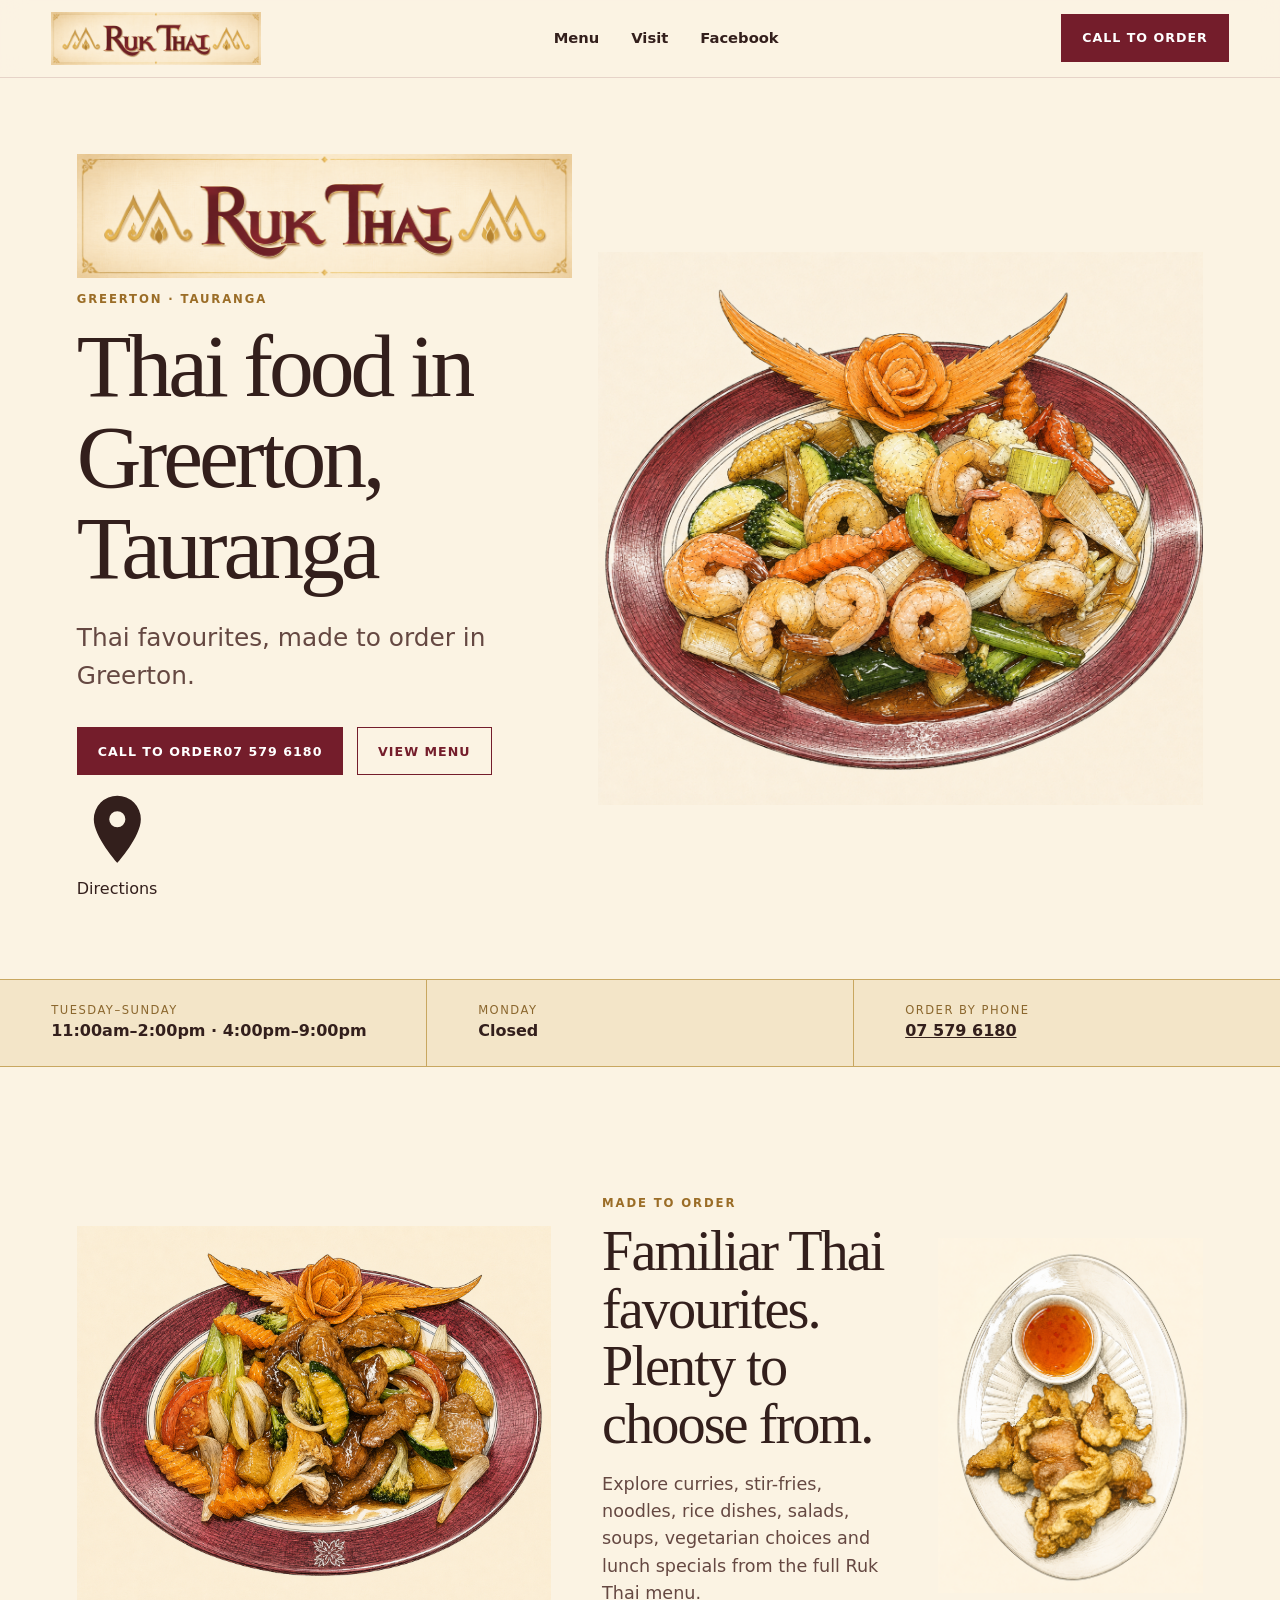
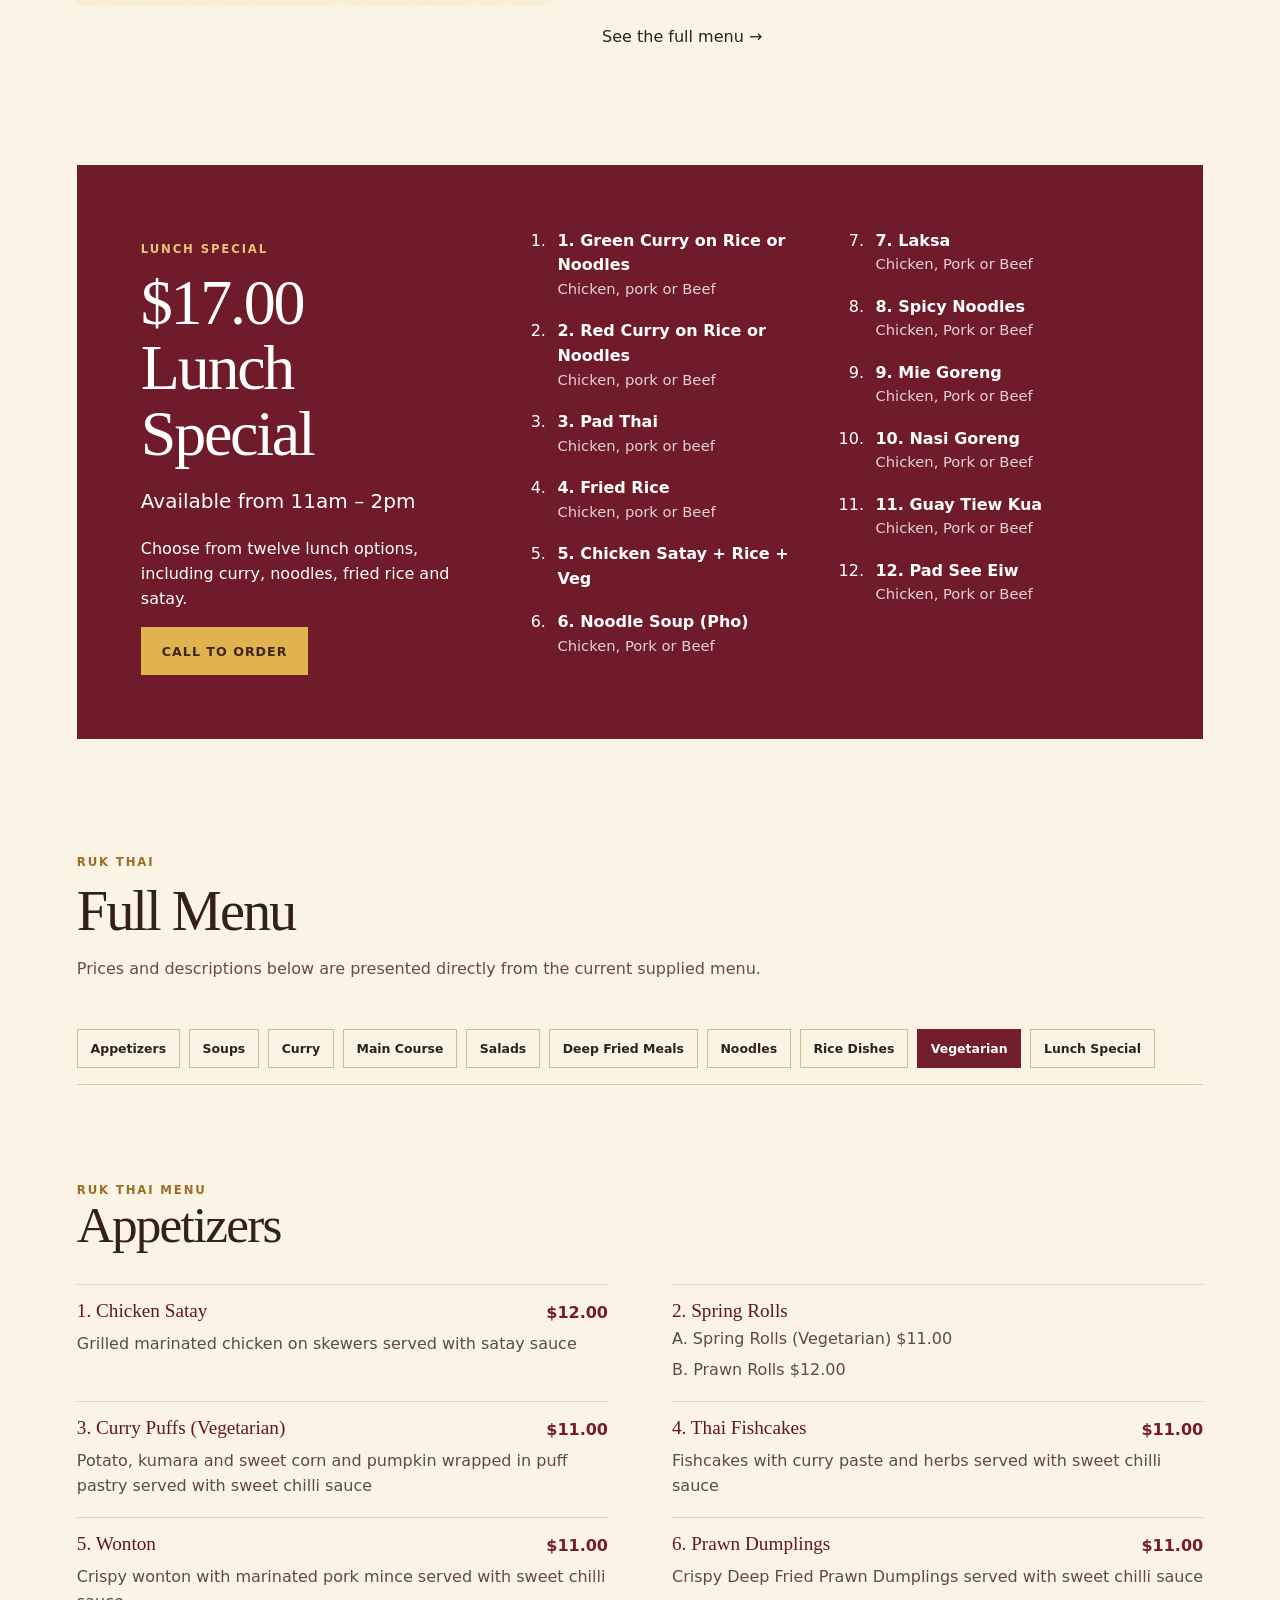
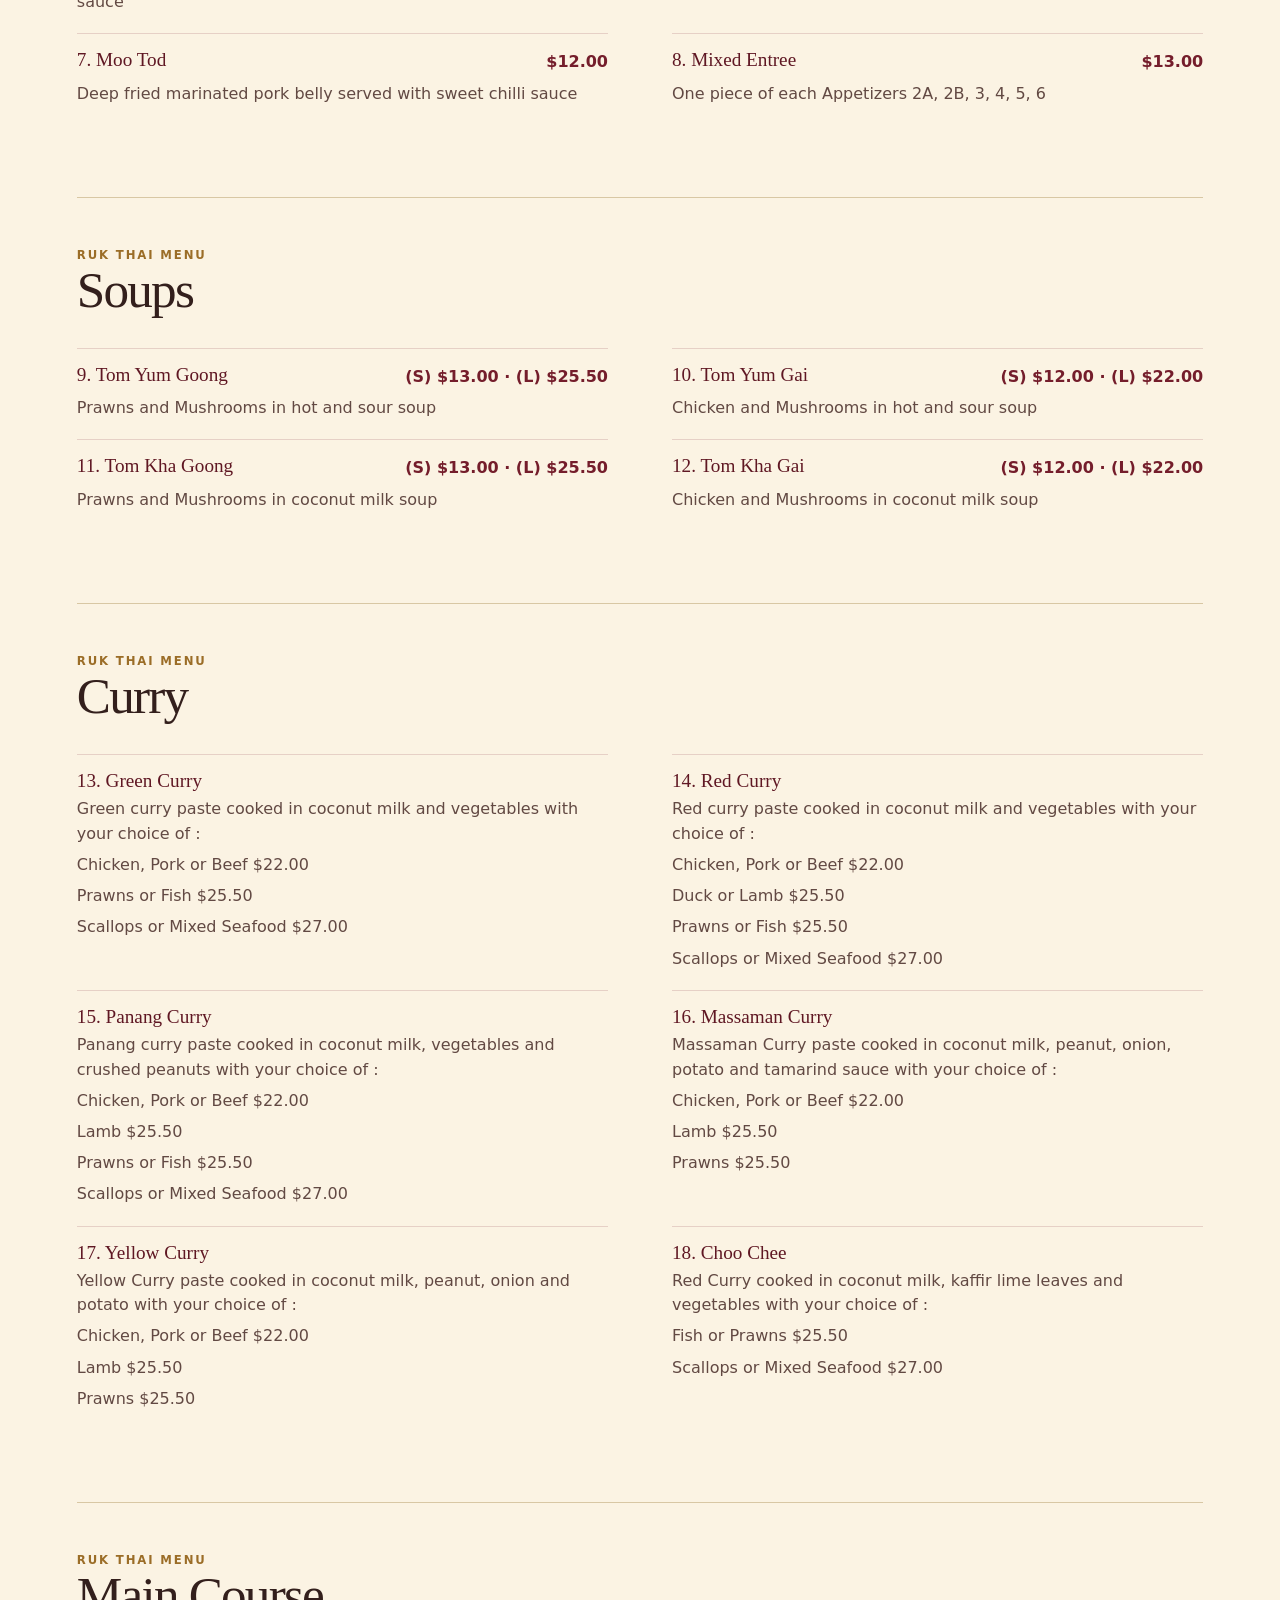
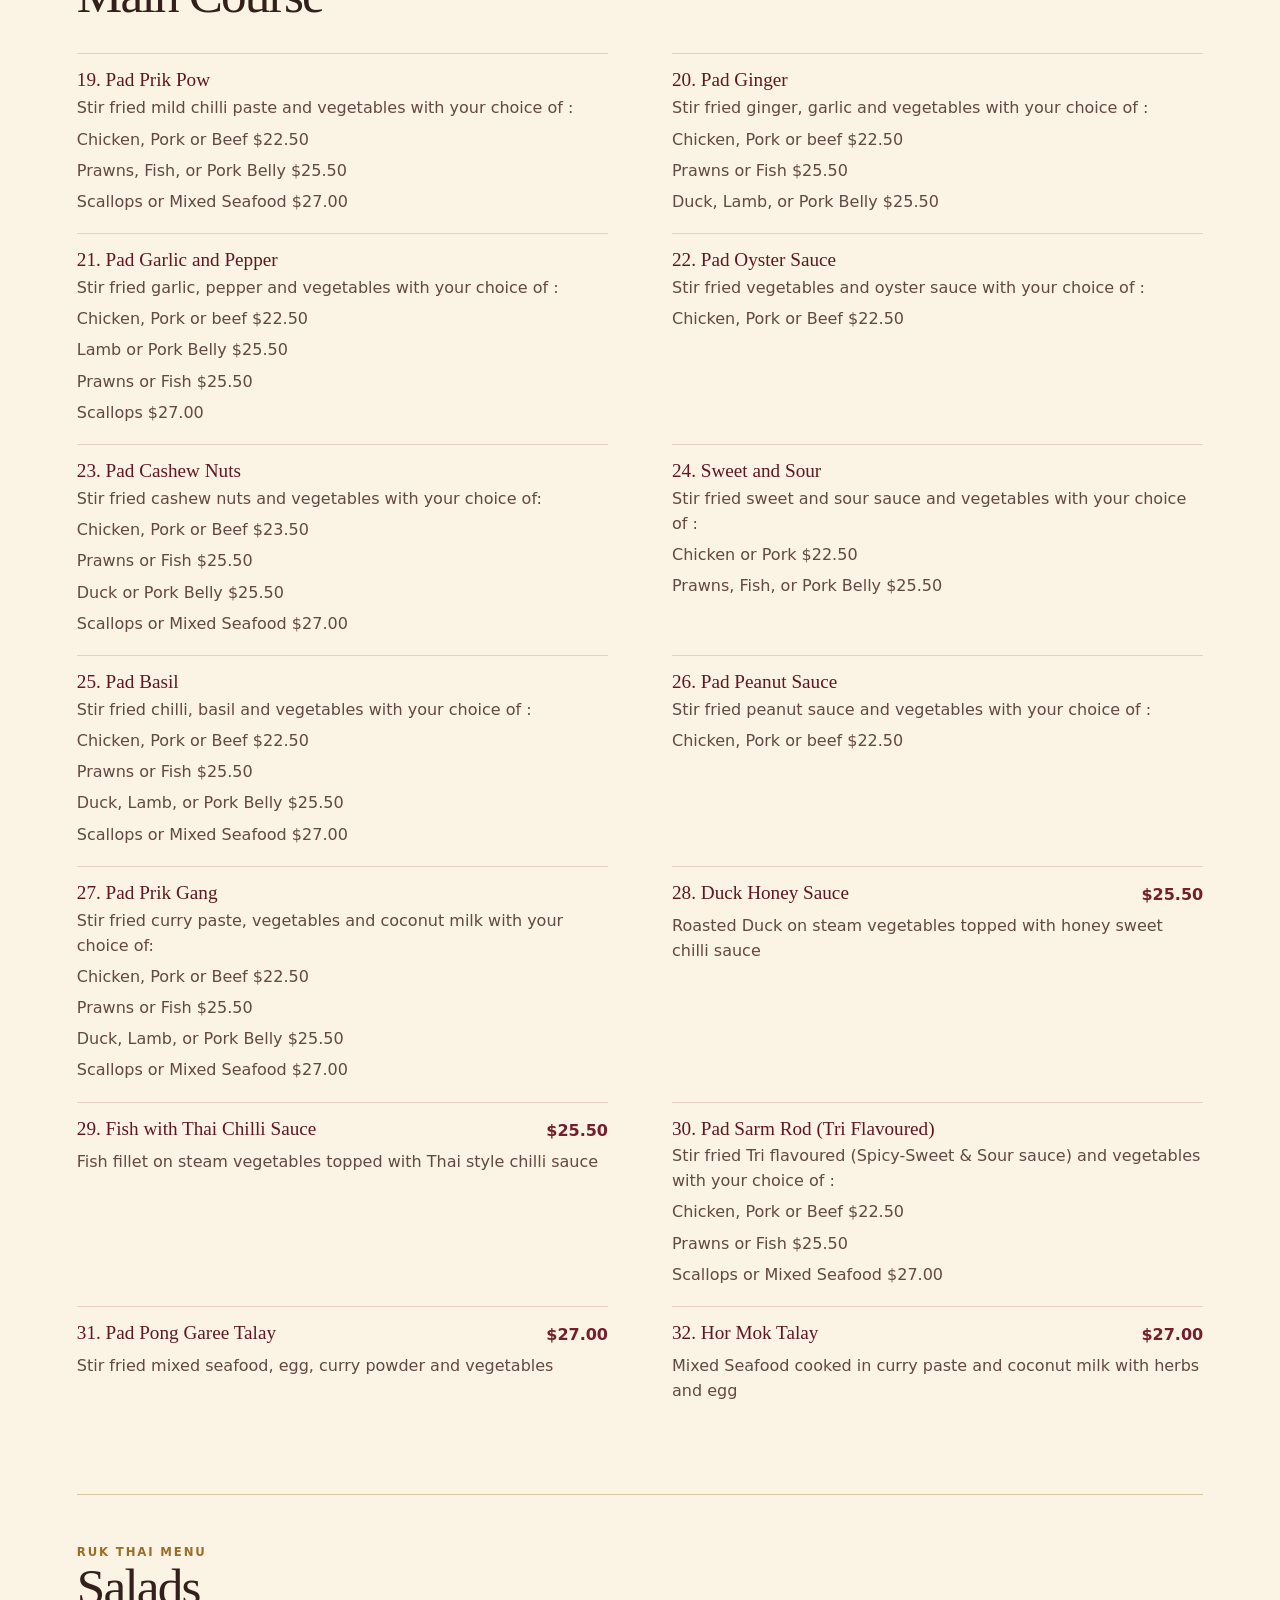
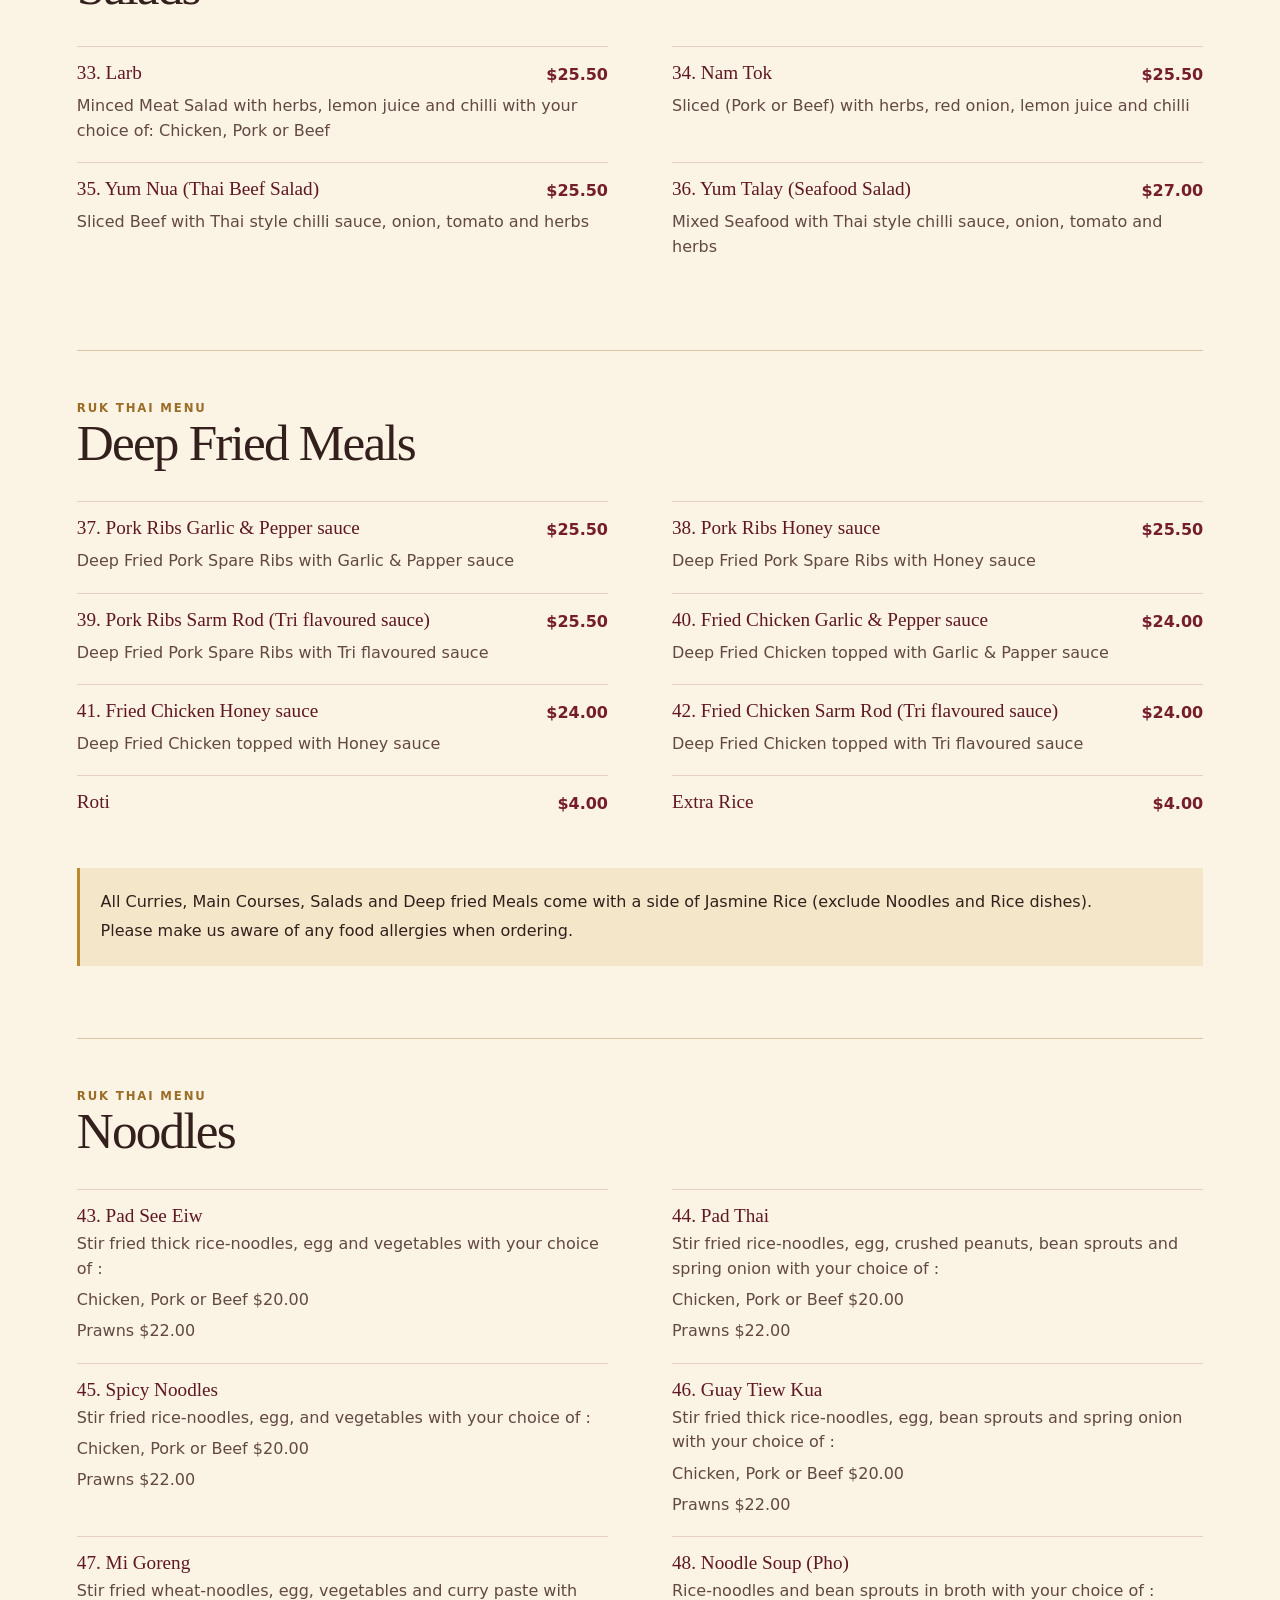
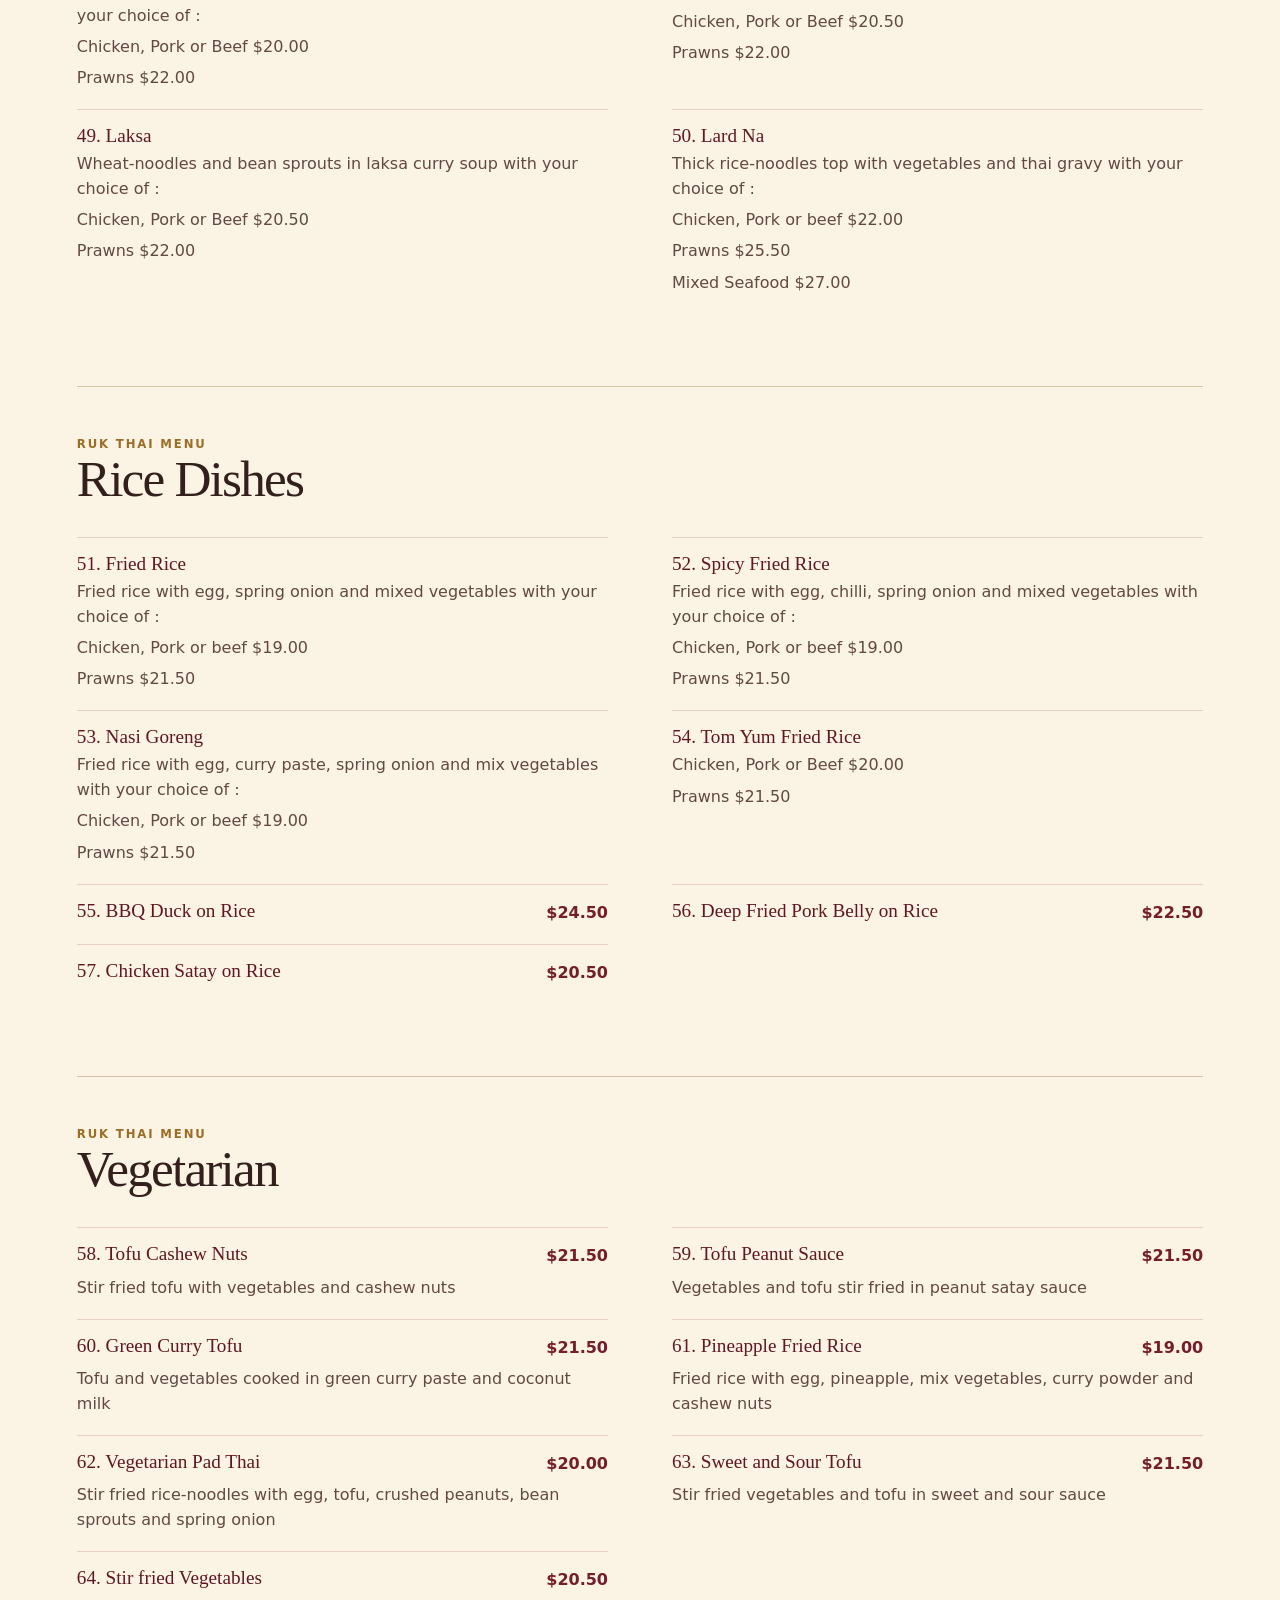
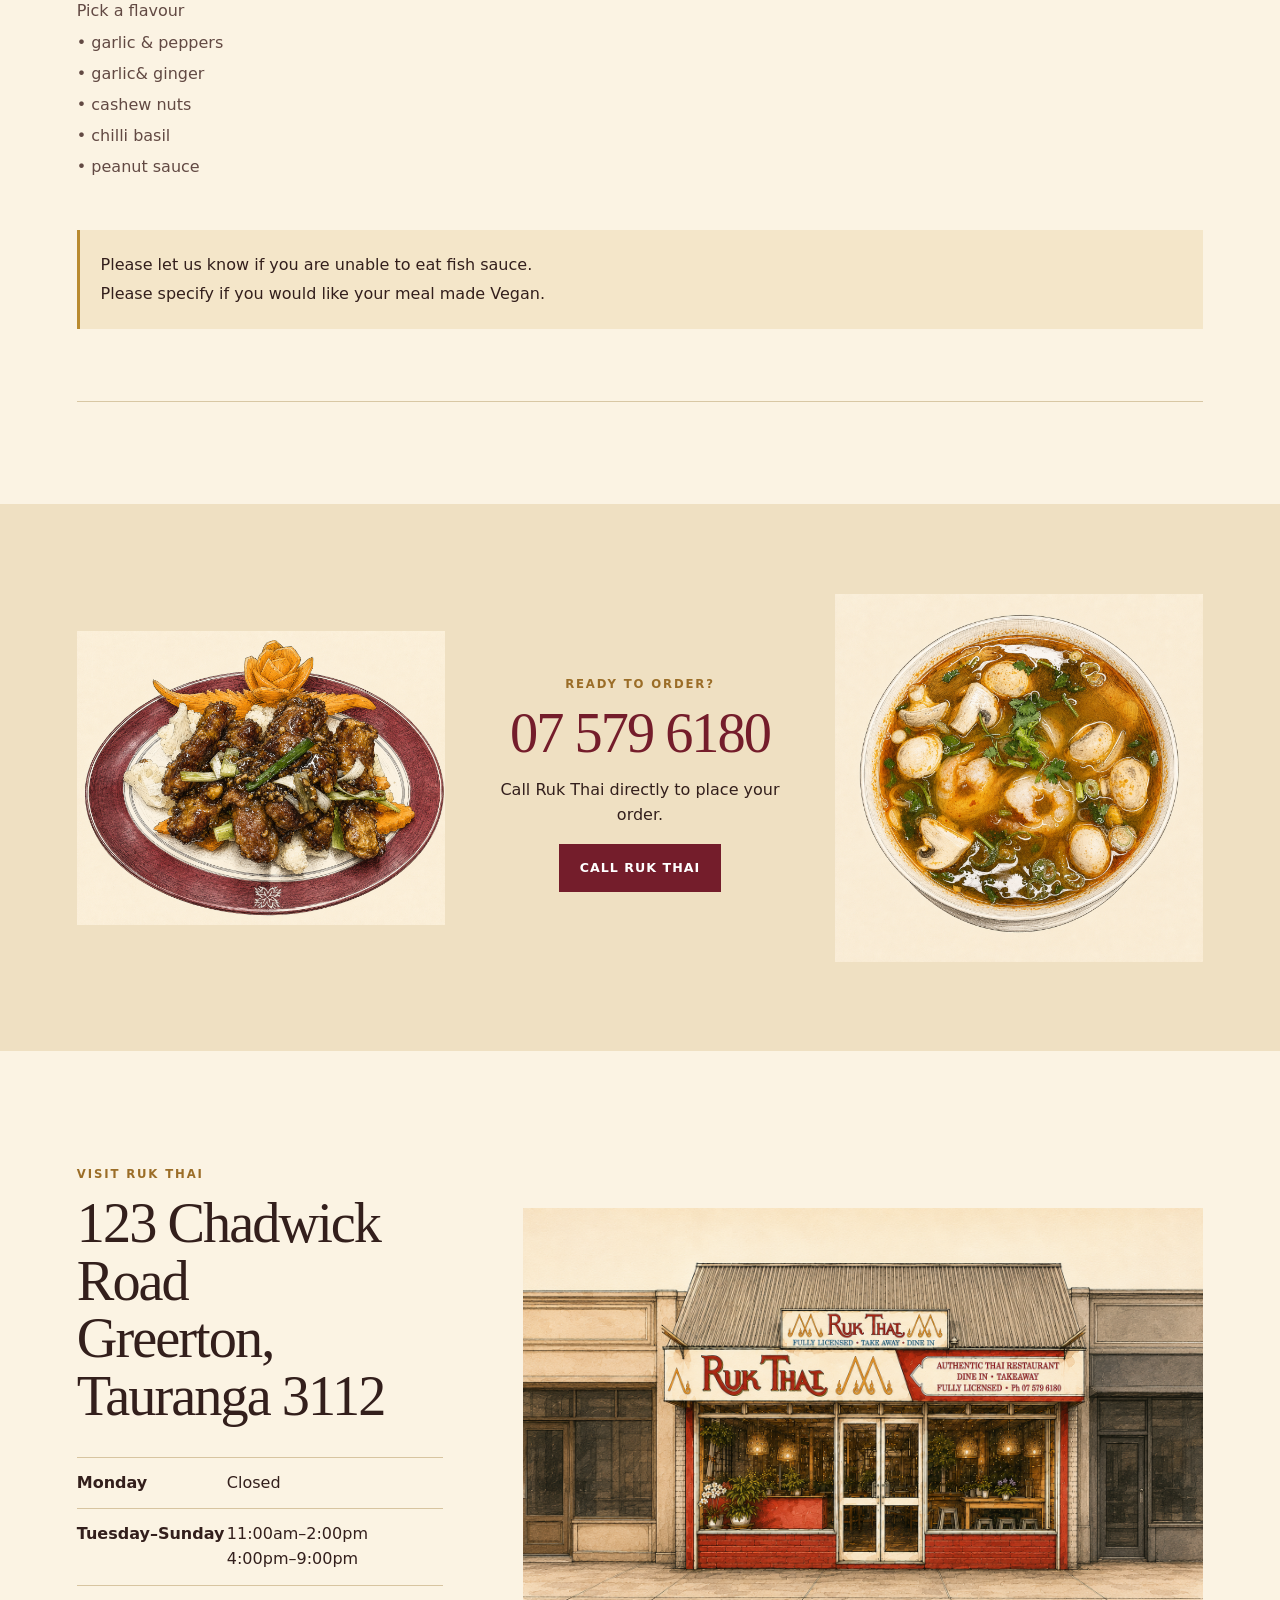
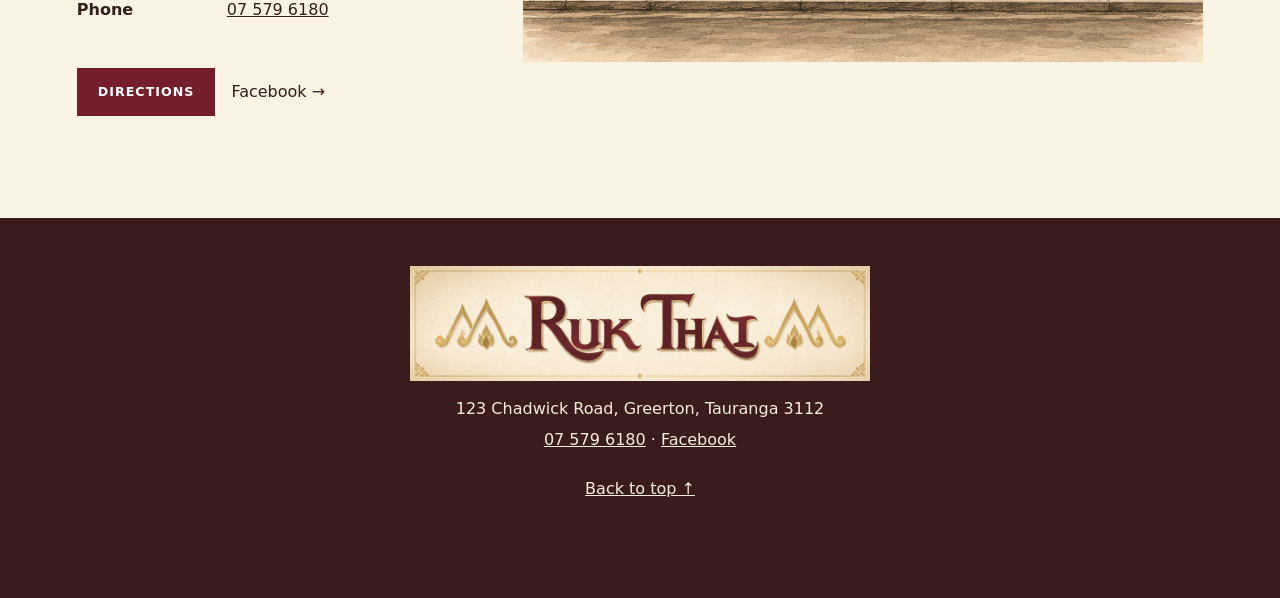
==== directions.html @ 85567b62 "Split landing destinations into dedicated pages" ====
<!doctype html>
<html lang="en-NZ">
<head>
<meta charset="utf-8"><meta name="viewport" content="width=device-width,initial-scale=1">
<title>Ruk Thai | Thai Restaurant Greerton, Tauranga</title>
<meta name="description" content="Ruk Thai in Greerton, Tauranga. View the menu, call to order, see opening hours, and get directions to 123 Chadwick Road.">
<meta name="theme-color" content="#741d2b">
<meta property="og:title" content="Ruk Thai | Greerton, Tauranga"><meta property="og:description" content="Thai favourites, made to order in Greerton."><meta property="og:type" content="restaurant"><meta property="og:image" content="02_Ruk_Thai_Storefront_Illustration.png">
<link rel="stylesheet" href="styles.css">
</head>
<body>
<a class="skip-link" href="#main">Skip to content</a>
<header class="site-header" id="top"><a class="brand" href="#top" aria-label="Ruk Thai home"><img src="01_Ruk_Thai_Logo_Banner.png" alt="Ruk Thai"></a><nav class="desktop-nav" aria-label="Primary"><a href="#menu">Menu</a><a href="#visit">Visit</a><a href="https://www.facebook.com/taurangarukthai/" target="_blank" rel="noopener">Facebook</a></nav><a class="btn btn-primary header-call" href="tel:+6475796180">Call to Order</a></header>
<main id="main">
<section class="hero"><div class="hero-copy"><p class="eyebrow">Greerton · Tauranga</p><h1>Thai food in Greerton, Tauranga</h1><p class="hero-lead">Thai favourites, made to order in Greerton.</p><div class="hero-actions"><a class="btn btn-primary" href="tel:+6475796180">Call to Order</a><a class="btn btn-outline" href="#menu">View Menu</a><a class="text-link" href="https://www.google.com/maps/search/?api=1&query=123+Chadwick+Road+Greerton+Tauranga+3112" target="_blank" rel="noopener">Directions →</a></div></div><figure class="hero-art"><img src="03_Food_Prawn_Stir_Fry.png" alt="Illustrated Ruk Thai dish with prawns and vegetables"></figure></section>
<section class="intro-strip"><div><span>Tuesday–Sunday</span><strong>11:00am–2:00pm · 4:00pm–9:00pm</strong></div><div><span>Monday</span><strong>Closed</strong></div><div><span>Order by phone</span><strong><a href="tel:+6475796180">07 579 6180</a></strong></div></section>
<section class="editorial-food" aria-label="Ruk Thai food illustrations"><figure class="food-large"><img src="05_Food_Mixed_Stir_Fry.png" alt="Illustrated stir-fried dish with vegetables"></figure><div class="food-copy"><p class="eyebrow">Made to order</p><h2>Familiar Thai favourites. Plenty to choose from.</h2><p>Explore curries, stir-fries, noodles, rice dishes, salads, soups, vegetarian choices and lunch specials from the full Ruk Thai menu.</p><a class="text-link" href="#menu">See the full menu →</a></div><figure class="food-small"><img src="06_Food_Crispy_Appetiser.png" alt="Illustrated crispy appetiser with dipping sauce"></figure></section>
<section class="lunch" id="lunch-special"><div class="lunch-copy"><p class="eyebrow">Lunch special</p><h2>$17.00 Lunch Special</h2><p class="lunch-time">Available from 11am – 2pm</p><p>Choose from twelve lunch options, including curry, noodles, fried rice and satay.</p><a class="btn btn-primary" href="tel:+6475796180">Call to Order</a></div><ol class="lunch-list"><li><strong>1. Green Curry on Rice or Noodles</strong><span>Chicken, pork or Beef</span></li><li><strong>2. Red Curry on Rice or Noodles</strong><span>Chicken, pork or Beef</span></li><li><strong>3. Pad Thai</strong><span>Chicken, pork or beef</span></li><li><strong>4. Fried Rice</strong><span>Chicken, pork or Beef</span></li><li><strong>5. Chicken Satay + Rice + Veg</strong></li><li><strong>6. Noodle Soup (Pho)</strong><span>Chicken, Pork or Beef</span></li><li><strong>7. Laksa</strong><span>Chicken, Pork or Beef</span></li><li><strong>8. Spicy Noodles</strong><span>Chicken, Pork or Beef</span></li><li><strong>9. Mie Goreng</strong><span>Chicken, Pork or Beef</span></li><li><strong>10. Nasi Goreng</strong><span>Chicken, Pork or Beef</span></li><li><strong>11. Guay Tiew Kua</strong><span>Chicken, Pork or Beef</span></li><li><strong>12. Pad See Eiw</strong><span>Chicken, Pork or Beef</span></li></ol></section>
<section class="menu-wrap" id="menu"><div class="menu-heading"><p class="eyebrow">Ruk Thai</p><h2>Full Menu</h2><p>Prices and descriptions below are presented directly from the current supplied menu.</p></div><nav class="menu-nav" aria-label="Menu categories"><a href="#appetizers">Appetizers</a><a href="#soups">Soups</a><a href="#curry">Curry</a><a href="#main-course">Main Course</a><a href="#salads">Salads</a><a href="#deep-fried-meals">Deep Fried Meals</a><a href="#noodles">Noodles</a><a href="#rice-dishes">Rice Dishes</a><a href="#vegetarian">Vegetarian</a><a href="#lunch-special">Lunch Special</a></nav><section class="menu-section" id="appetizers"><div class="section-kicker">Ruk Thai menu</div><h2>Appetizers</h2><div class="menu-grid"><article class="menu-item"><div class="menu-item-head"><h3>1. Chicken Satay</h3><span class="price">$12.00</span></div><p>Grilled marinated chicken on skewers served with satay sauce</p></article><article class="menu-item"><div class="menu-item-head"><h3>2. Spring Rolls</h3></div><p>A. Spring Rolls (Vegetarian) $11.00</p><p>B. Prawn Rolls $12.00</p></article><article class="menu-item"><div class="menu-item-head"><h3>3. Curry Puffs (Vegetarian)</h3><span class="price">$11.00</span></div><p>Potato, kumara and sweet corn and pumpkin wrapped in puff pastry served with sweet chilli sauce</p></article><article class="menu-item"><div class="menu-item-head"><h3>4. Thai Fishcakes</h3><span class="price">$11.00</span></div><p>Fishcakes with curry paste and herbs served with sweet chilli sauce</p></article><article class="menu-item"><div class="menu-item-head"><h3>5. Wonton</h3><span class="price">$11.00</span></div><p>Crispy wonton with marinated pork mince served with sweet chilli sauce</p></article><article class="menu-item"><div class="menu-item-head"><h3>6. Prawn Dumplings</h3><span class="price">$11.00</span></div><p>Crispy Deep Fried Prawn Dumplings served with sweet chilli sauce</p></article><article class="menu-item"><div class="menu-item-head"><h3>7. Moo Tod</h3><span class="price">$12.00</span></div><p>Deep fried marinated pork belly served with sweet chilli sauce</p></article><article class="menu-item"><div class="menu-item-head"><h3>8. Mixed Entree</h3><span class="price">$13.00</span></div><p>One piece of each Appetizers 2A, 2B, 3, 4, 5, 6</p></article></div></section><section class="menu-section" id="soups"><div class="section-kicker">Ruk Thai menu</div><h2>Soups</h2><div class="menu-grid"><article class="menu-item"><div class="menu-item-head"><h3>9. Tom Yum Goong</h3><span class="price">(S) $13.00 · (L) $25.50</span></div><p>Prawns and Mushrooms in hot and sour soup</p></article><article class="menu-item"><div class="menu-item-head"><h3>10. Tom Yum Gai</h3><span class="price">(S) $12.00 · (L) $22.00</span></div><p>Chicken and Mushrooms in hot and sour soup</p></article><article class="menu-item"><div class="menu-item-head"><h3>11. Tom Kha Goong</h3><span class="price">(S) $13.00 · (L) $25.50</span></div><p>Prawns and Mushrooms in coconut milk soup</p></article><article class="menu-item"><div class="menu-item-head"><h3>12. Tom Kha Gai</h3><span class="price">(S) $12.00 · (L) $22.00</span></div><p>Chicken and Mushrooms in coconut milk soup</p></article></div></section><section class="menu-section" id="curry"><div class="section-kicker">Ruk Thai menu</div><h2>Curry</h2><div class="menu-grid"><article class="menu-item"><div class="menu-item-head"><h3>13. Green Curry</h3></div><p>Green curry paste cooked in coconut milk and vegetables with your choice of :</p><p>Chicken, Pork or Beef $22.00</p><p>Prawns or Fish $25.50</p><p>Scallops or Mixed Seafood $27.00</p></article><article class="menu-item"><div class="menu-item-head"><h3>14. Red Curry</h3></div><p>Red curry paste cooked in coconut milk and vegetables with your choice of :</p><p>Chicken, Pork or Beef $22.00</p><p>Duck or Lamb $25.50</p><p>Prawns or Fish $25.50</p><p>Scallops or Mixed Seafood $27.00</p></article><article class="menu-item"><div class="menu-item-head"><h3>15. Panang Curry</h3></div><p>Panang curry paste cooked in coconut milk, vegetables and crushed peanuts with your choice of :</p><p>Chicken, Pork or Beef $22.00</p><p>Lamb $25.50</p><p>Prawns or Fish $25.50</p><p>Scallops or Mixed Seafood $27.00</p></article><article class="menu-item"><div class="menu-item-head"><h3>16. Massaman Curry</h3></div><p>Massaman Curry paste cooked in coconut milk, peanut, onion, potato and tamarind sauce with your choice of :</p><p>Chicken, Pork or Beef $22.00</p><p>Lamb $25.50</p><p>Prawns $25.50</p></article><article class="menu-item"><div class="menu-item-head"><h3>17. Yellow Curry</h3></div><p>Yellow Curry paste cooked in coconut milk, peanut, onion and potato with your choice of :</p><p>Chicken, Pork or Beef $22.00</p><p>Lamb $25.50</p><p>Prawns $25.50</p></article><article class="menu-item"><div class="menu-item-head"><h3>18. Choo Chee</h3></div><p>Red Curry cooked in coconut milk, kaffir lime leaves and vegetables with your choice of :</p><p>Fish or Prawns $25.50</p><p>Scallops or Mixed Seafood $27.00</p></article></div></section><section class="menu-section" id="main-course"><div class="section-kicker">Ruk Thai menu</div><h2>Main Course</h2><div class="menu-grid"><article class="menu-item"><div class="menu-item-head"><h3>19. Pad Prik Pow</h3></div><p>Stir fried mild chilli paste and vegetables with your choice of :</p><p>Chicken, Pork or Beef $22.50</p><p>Prawns, Fish, or Pork Belly $25.50</p><p>Scallops or Mixed Seafood $27.00</p></article><article class="menu-item"><div class="menu-item-head"><h3>20. Pad Ginger</h3></div><p>Stir fried ginger, garlic and vegetables with your choice of :</p><p>Chicken, Pork or beef $22.50</p><p>Prawns or Fish $25.50</p><p>Duck, Lamb, or Pork Belly $25.50</p></article><article class="menu-item"><div class="menu-item-head"><h3>21. Pad Garlic and Pepper</h3></div><p>Stir fried garlic, pepper and vegetables with your choice of :</p><p>Chicken, Pork or beef $22.50</p><p>Lamb or Pork Belly $25.50</p><p>Prawns or Fish $25.50</p><p>Scallops $27.00</p></article><article class="menu-item"><div class="menu-item-head"><h3>22. Pad Oyster Sauce</h3></div><p>Stir fried vegetables and oyster sauce with your choice of :</p><p>Chicken, Pork or Beef $22.50</p></article><article class="menu-item"><div class="menu-item-head"><h3>23. Pad Cashew Nuts</h3></div><p>Stir fried cashew nuts and vegetables with your choice of:</p><p>Chicken, Pork or Beef $23.50</p><p>Prawns or Fish $25.50</p><p>Duck or Pork Belly $25.50</p><p>Scallops or Mixed Seafood $27.00</p></article><article class="menu-item"><div class="menu-item-head"><h3>24. Sweet and Sour</h3></div><p>Stir fried sweet and sour sauce and vegetables with your choice of :</p><p>Chicken or Pork $22.50</p><p>Prawns, Fish, or Pork Belly $25.50</p></article><article class="menu-item"><div class="menu-item-head"><h3>25. Pad Basil</h3></div><p>Stir fried chilli, basil and vegetables with your choice of :</p><p>Chicken, Pork or Beef $22.50</p><p>Prawns or Fish $25.50</p><p>Duck, Lamb, or Pork Belly $25.50</p><p>Scallops or Mixed Seafood $27.00</p></article><article class="menu-item"><div class="menu-item-head"><h3>26. Pad Peanut Sauce</h3></div><p>Stir fried peanut sauce and vegetables with your choice of :</p><p>Chicken, Pork or beef $22.50</p></article><article class="menu-item"><div class="menu-item-head"><h3>27. Pad Prik Gang</h3></div><p>Stir fried curry paste, vegetables and coconut milk with your choice of:</p><p>Chicken, Pork or Beef $22.50</p><p>Prawns or Fish $25.50</p><p>Duck, Lamb, or Pork Belly $25.50</p><p>Scallops or Mixed Seafood $27.00</p></article><article class="menu-item"><div class="menu-item-head"><h3>28. Duck Honey Sauce</h3><span class="price">$25.50</span></div><p>Roasted Duck on steam vegetables topped with honey sweet chilli sauce</p></article><article class="menu-item"><div class="menu-item-head"><h3>29. Fish with Thai Chilli Sauce</h3><span class="price">$25.50</span></div><p>Fish fillet on steam vegetables topped with Thai style chilli sauce</p></article><article class="menu-item"><div class="menu-item-head"><h3>30. Pad Sarm Rod (Tri Flavoured)</h3></div><p>Stir fried Tri flavoured (Spicy-Sweet & Sour sauce) and vegetables with your choice of :</p><p>Chicken, Pork or Beef $22.50</p><p>Prawns or Fish $25.50</p><p>Scallops or Mixed Seafood $27.00</p></article><article class="menu-item"><div class="menu-item-head"><h3>31. Pad Pong Garee Talay</h3><span class="price">$27.00</span></div><p>Stir fried mixed seafood, egg, curry powder and vegetables</p></article><article class="menu-item"><div class="menu-item-head"><h3>32. Hor Mok Talay</h3><span class="price">$27.00</span></div><p>Mixed Seafood cooked in curry paste and coconut milk with herbs and egg</p></article></div></section><section class="menu-section" id="salads"><div class="section-kicker">Ruk Thai menu</div><h2>Salads</h2><div class="menu-grid"><article class="menu-item"><div class="menu-item-head"><h3>33. Larb</h3><span class="price">$25.50</span></div><p>Minced Meat Salad with herbs, lemon juice and chilli with your choice of: Chicken, Pork or Beef</p></article><article class="menu-item"><div class="menu-item-head"><h3>34. Nam Tok</h3><span class="price">$25.50</span></div><p>Sliced (Pork or Beef) with herbs, red onion, lemon juice and chilli</p></article><article class="menu-item"><div class="menu-item-head"><h3>35. Yum Nua (Thai Beef Salad)</h3><span class="price">$25.50</span></div><p>Sliced Beef with Thai style chilli sauce, onion, tomato and herbs</p></article><article class="menu-item"><div class="menu-item-head"><h3>36. Yum Talay (Seafood Salad)</h3><span class="price">$27.00</span></div><p>Mixed Seafood with Thai style chilli sauce, onion, tomato and herbs</p></article></div></section><section class="menu-section" id="deep-fried-meals"><div class="section-kicker">Ruk Thai menu</div><h2>Deep Fried Meals</h2><div class="menu-grid"><article class="menu-item"><div class="menu-item-head"><h3>37. Pork Ribs Garlic & Pepper sauce</h3><span class="price">$25.50</span></div><p>Deep Fried Pork Spare Ribs with Garlic & Papper sauce</p></article><article class="menu-item"><div class="menu-item-head"><h3>38. Pork Ribs Honey sauce</h3><span class="price">$25.50</span></div><p>Deep Fried Pork Spare Ribs with Honey sauce</p></article><article class="menu-item"><div class="menu-item-head"><h3>39. Pork Ribs Sarm Rod (Tri flavoured sauce)</h3><span class="price">$25.50</span></div><p>Deep Fried Pork Spare Ribs with Tri flavoured sauce</p></article><article class="menu-item"><div class="menu-item-head"><h3>40. Fried Chicken Garlic & Pepper sauce</h3><span class="price">$24.00</span></div><p>Deep Fried Chicken topped with Garlic & Papper sauce</p></article><article class="menu-item"><div class="menu-item-head"><h3>41. Fried Chicken Honey sauce</h3><span class="price">$24.00</span></div><p>Deep Fried Chicken topped with Honey sauce</p></article><article class="menu-item"><div class="menu-item-head"><h3>42. Fried Chicken Sarm Rod (Tri flavoured sauce)</h3><span class="price">$24.00</span></div><p>Deep Fried Chicken topped with Tri flavoured sauce</p></article><article class="menu-item"><div class="menu-item-head"><h3>Roti</h3><span class="price">$4.00</span></div></article><article class="menu-item"><div class="menu-item-head"><h3>Extra Rice</h3><span class="price">$4.00</span></div></article></div><div class="menu-note"><p>All Curries, Main Courses, Salads and Deep fried Meals come with a side of Jasmine Rice (exclude Noodles and Rice dishes).</p><p>Please make us aware of any food allergies when ordering.</p></div></section><section class="menu-section" id="noodles"><div class="section-kicker">Ruk Thai menu</div><h2>Noodles</h2><div class="menu-grid"><article class="menu-item"><div class="menu-item-head"><h3>43. Pad See Eiw</h3></div><p>Stir fried thick rice-noodles, egg and vegetables with your choice of :</p><p>Chicken, Pork or Beef $20.00</p><p>Prawns $22.00</p></article><article class="menu-item"><div class="menu-item-head"><h3>44. Pad Thai</h3></div><p>Stir fried rice-noodles, egg, crushed peanuts, bean sprouts and spring onion with your choice of :</p><p>Chicken, Pork or Beef $20.00</p><p>Prawns $22.00</p></article><article class="menu-item"><div class="menu-item-head"><h3>45. Spicy Noodles</h3></div><p>Stir fried rice-noodles, egg, and vegetables with your choice of :</p><p>Chicken, Pork or Beef $20.00</p><p>Prawns $22.00</p></article><article class="menu-item"><div class="menu-item-head"><h3>46. Guay Tiew Kua</h3></div><p>Stir fried thick rice-noodles, egg, bean sprouts and spring onion with your choice of :</p><p>Chicken, Pork or Beef $20.00</p><p>Prawns $22.00</p></article><article class="menu-item"><div class="menu-item-head"><h3>47. Mi Goreng</h3></div><p>Stir fried wheat-noodles, egg, vegetables and curry paste with your choice of :</p><p>Chicken, Pork or Beef $20.00</p><p>Prawns $22.00</p></article><article class="menu-item"><div class="menu-item-head"><h3>48. Noodle Soup (Pho)</h3></div><p>Rice-noodles and bean sprouts in broth with your choice of :</p><p>Chicken, Pork or Beef $20.50</p><p>Prawns $22.00</p></article><article class="menu-item"><div class="menu-item-head"><h3>49. Laksa</h3></div><p>Wheat-noodles and bean sprouts in laksa curry soup with your choice of :</p><p>Chicken, Pork or Beef $20.50</p><p>Prawns $22.00</p></article><article class="menu-item"><div class="menu-item-head"><h3>50. Lard Na</h3></div><p>Thick rice-noodles top with vegetables and thai gravy with your choice of :</p><p>Chicken, Pork or beef $22.00</p><p>Prawns $25.50</p><p>Mixed Seafood $27.00</p></article></div></section><section class="menu-section" id="rice-dishes"><div class="section-kicker">Ruk Thai menu</div><h2>Rice Dishes</h2><div class="menu-grid"><article class="menu-item"><div class="menu-item-head"><h3>51. Fried Rice</h3></div><p>Fried rice with egg, spring onion and mixed vegetables with your choice of :</p><p>Chicken, Pork or beef $19.00</p><p>Prawns $21.50</p></article><article class="menu-item"><div class="menu-item-head"><h3>52. Spicy Fried Rice</h3></div><p>Fried rice with egg, chilli, spring onion and mixed vegetables with your choice of :</p><p>Chicken, Pork or beef $19.00</p><p>Prawns $21.50</p></article><article class="menu-item"><div class="menu-item-head"><h3>53. Nasi Goreng</h3></div><p>Fried rice with egg, curry paste, spring onion and mix vegetables with your choice of :</p><p>Chicken, Pork or beef $19.00</p><p>Prawns $21.50</p></article><article class="menu-item"><div class="menu-item-head"><h3>54. Tom Yum Fried Rice</h3></div><p>Chicken, Pork or Beef $20.00</p><p>Prawns $21.50</p></article><article class="menu-item"><div class="menu-item-head"><h3>55. BBQ Duck on Rice</h3><span class="price">$24.50</span></div></article><article class="menu-item"><div class="menu-item-head"><h3>56. Deep Fried Pork Belly on Rice</h3><span class="price">$22.50</span></div></article><article class="menu-item"><div class="menu-item-head"><h3>57. Chicken Satay on Rice</h3><span class="price">$20.50</span></div></article></div></section><section class="menu-section" id="vegetarian"><div class="section-kicker">Ruk Thai menu</div><h2>Vegetarian</h2><div class="menu-grid"><article class="menu-item"><div class="menu-item-head"><h3>58. Tofu Cashew Nuts</h3><span class="price">$21.50</span></div><p>Stir fried tofu with vegetables and cashew nuts</p></article><article class="menu-item"><div class="menu-item-head"><h3>59. Tofu Peanut Sauce</h3><span class="price">$21.50</span></div><p>Vegetables and tofu stir fried in peanut satay sauce</p></article><article class="menu-item"><div class="menu-item-head"><h3>60. Green Curry Tofu</h3><span class="price">$21.50</span></div><p>Tofu and vegetables cooked in green curry paste and coconut milk</p></article><article class="menu-item"><div class="menu-item-head"><h3>61. Pineapple Fried Rice</h3><span class="price">$19.00</span></div><p>Fried rice with egg, pineapple, mix vegetables, curry powder and cashew nuts</p></article><article class="menu-item"><div class="menu-item-head"><h3>62. Vegetarian Pad Thai</h3><span class="price">$20.00</span></div><p>Stir fried rice-noodles with egg, tofu, crushed peanuts, bean sprouts and spring onion</p></article><article class="menu-item"><div class="menu-item-head"><h3>63. Sweet and Sour Tofu</h3><span class="price">$21.50</span></div><p>Stir fried vegetables and tofu in sweet and sour sauce</p></article><article class="menu-item"><div class="menu-item-head"><h3>64. Stir fried Vegetables</h3><span class="price">$20.50</span></div><p>Pick a flavour</p><p>• garlic & peppers</p><p>• garlic& ginger</p><p>• cashew nuts</p><p>• chilli basil</p><p>• peanut sauce</p></article></div><div class="menu-note"><p>Please let us know if you are unable to eat fish sauce.</p><p>Please specify if you would like your meal made Vegan.</p></div></section></section>
<section class="food-break"><figure><img src="04_Food_Dark_Glazed_Dish.png" alt="Illustrated glazed Ruk Thai dish"></figure><div><p class="eyebrow">Ready to order?</p><h2>07 579 6180</h2><p>Call Ruk Thai directly to place your order.</p><a class="btn btn-primary" href="tel:+6475796180">Call Ruk Thai</a></div><figure><img src="08_Food_Soup.png" alt="Illustrated Thai soup"></figure></section>
<section class="visit" id="visit"><div class="visit-copy"><p class="eyebrow">Visit Ruk Thai</p><h2>123 Chadwick Road<br>Greerton, Tauranga 3112</h2><dl><div><dt>Monday</dt><dd>Closed</dd></div><div><dt>Tuesday–Sunday</dt><dd>11:00am–2:00pm<br>4:00pm–9:00pm</dd></div><div><dt>Phone</dt><dd><a href="tel:+6475796180">07 579 6180</a></dd></div></dl><div class="visit-actions"><a class="btn btn-primary" href="https://www.google.com/maps/search/?api=1&query=123+Chadwick+Road+Greerton+Tauranga+3112" target="_blank" rel="noopener">Directions</a><a class="text-link" href="https://www.facebook.com/taurangarukthai/" target="_blank" rel="noopener">Facebook →</a></div></div><figure class="storefront"><img src="02_Ruk_Thai_Storefront_Illustration.png" alt="Illustrated storefront of Ruk Thai restaurant in Greerton"></figure></section>
</main>
<footer><img src="01_Ruk_Thai_Logo_Banner.png" alt="Ruk Thai"><p>123 Chadwick Road, Greerton, Tauranga 3112</p><p><a href="tel:+6475796180">07 579 6180</a> · <a href="https://www.facebook.com/taurangarukthai/" target="_blank" rel="noopener">Facebook</a></p><a class="back-top" href="#top">Back to top ↑</a></footer>
<nav class="mobile-bar" aria-label="Quick actions"><a href="tel:+6475796180">Call</a><a href="#menu">Menu</a><a href="https://www.google.com/maps/search/?api=1&query=123+Chadwick+Road+Greerton+Tauranga+3112" target="_blank" rel="noopener">Directions</a></nav>
<script src="script.js"></script>
</body></html>
---- styles.css ----
*{box-sizing:border-box}html{scroll-behavior:smooth}body{margin:0;background:#fbf3e3;color:#331f1c;font-family:Inter,ui-sans-serif,system-ui,-apple-system,BlinkMacSystemFont,"Segoe UI",sans-serif;line-height:1.55}img{display:block;max-width:100%;height:auto}a{color:inherit}h1,h2,h3{font-family:Georgia,"Times New Roman",serif;font-weight:500;line-height:1.02;margin:0}h1{font-size:clamp(3rem,7vw,7.5rem);letter-spacing:-.045em;max-width:10ch}h2{font-size:clamp(2.35rem,4.4vw,5rem);letter-spacing:-.035em}h3{font-size:1.2rem}.skip-link{position:absolute;left:-9999px}.skip-link:focus{left:1rem;top:1rem;background:#fff;padding:.7rem 1rem;z-index:999}.site-header{position:sticky;top:0;z-index:40;display:grid;grid-template-columns:220px 1fr auto;align-items:center;gap:2rem;padding:.75rem clamp(1rem,4vw,4rem);background:rgba(251,243,227,.93);backdrop-filter:blur(12px);border-bottom:1px solid rgba(116,29,43,.15)}.brand img{width:210px}.desktop-nav{display:flex;justify-content:center;gap:2rem;font-size:.92rem;font-weight:700}.desktop-nav a,.text-link{text-decoration:none}.desktop-nav a:hover,.text-link:hover{text-decoration:underline;text-underline-offset:4px}.btn{display:inline-flex;align-items:center;justify-content:center;min-height:48px;padding:.8rem 1.25rem;text-decoration:none;text-transform:uppercase;letter-spacing:.08em;font-size:.79rem;font-weight:800;border:1px solid transparent}.btn-primary{background:#741d2b;color:#fff}.btn-primary:hover{background:#5f1622}.btn-outline{border-color:#741d2b;color:#741d2b;background:transparent}.eyebrow,.section-kicker{text-transform:uppercase;letter-spacing:.16em;font-size:.73rem;font-weight:800;color:#9b6d27}.hero{min-height:78vh;display:grid;grid-template-columns:.9fr 1.1fr;align-items:center;gap:2vw;padding:clamp(3rem,6vw,7rem) clamp(1.2rem,6vw,7rem)}.hero-copy{position:relative;z-index:2}.hero-lead{font-size:clamp(1.15rem,2vw,1.55rem);max-width:34rem;color:#654842}.hero-actions{display:flex;gap:.85rem;flex-wrap:wrap;align-items:center;margin-top:2rem}.hero-art{margin:0;justify-self:end;width:min(760px,100%)}.hero-art img{width:100%;object-fit:contain}.intro-strip{display:grid;grid-template-columns:repeat(3,1fr);gap:1px;background:#c8a760;border-top:1px solid #c8a760;border-bottom:1px solid #c8a760}.intro-strip>div{background:#f3e5c8;padding:1.35rem clamp(1rem,4vw,4rem);display:flex;flex-direction:column}.intro-strip span{font-size:.72rem;text-transform:uppercase;letter-spacing:.13em;color:#8b672e}.intro-strip strong{font-size:1rem}.editorial-food{display:grid;grid-template-columns:1.25fr .75fr .7fr;align-items:center;gap:clamp(1rem,4vw,5rem);padding:clamp(5rem,9vw,10rem) clamp(1.2rem,6vw,7rem)}.food-large,.food-small{margin:0}.food-copy p:not(.eyebrow){font-size:1.1rem;color:#654842}.lunch{margin:0 clamp(1.2rem,6vw,7rem);background:#701b29;color:#fff;display:grid;grid-template-columns:.7fr 1.3fr;gap:4rem;padding:clamp(2.5rem,5vw,5rem)}.lunch .eyebrow{color:#e4c37a}.lunch h2{font-size:clamp(2.8rem,5vw,5.5rem)}.lunch-time{font-size:1.25rem}.lunch .btn-primary{background:#e1b34e;color:#3d241c}.lunch-list{columns:2;column-gap:3rem;padding-left:1.2rem;margin:0}.lunch-list li{break-inside:avoid;margin:0 0 1.15rem;padding-left:.4rem}.lunch-list strong,.lunch-list span{display:block}.lunch-list span{opacity:.8;font-size:.92rem}.menu-wrap{padding:clamp(5rem,8vw,8rem) clamp(1.2rem,6vw,7rem)}.menu-heading{max-width:760px}.menu-heading p:last-child{color:#6b4b44}.menu-nav{position:sticky;top:76px;z-index:30;display:flex;gap:.55rem;overflow-x:auto;padding:1rem 0;margin:2rem 0 3rem;background:#fbf3e3;border-bottom:1px solid #d9c9a9;scrollbar-width:thin}.menu-nav a{white-space:nowrap;text-decoration:none;padding:.55rem .8rem;border:1px solid #cdbb96;font-size:.78rem;font-weight:700}.menu-nav a:hover,.menu-nav a.active{background:#741d2b;color:#fff;border-color:#741d2b}.menu-section{scroll-margin-top:150px;padding:3rem 0 4.5rem;border-bottom:1px solid #d8c7a4}.menu-section>h2{font-size:clamp(2.4rem,4vw,4.4rem);margin-bottom:2rem}.menu-grid{display:grid;grid-template-columns:repeat(2,minmax(0,1fr));column-gap:4rem}.menu-item{padding:1rem 0 1.15rem;border-top:1px solid rgba(116,29,43,.16)}.menu-item-head{display:grid;grid-template-columns:1fr auto;gap:1rem;align-items:start}.menu-item h3{color:#5f1723}.menu-item p{margin:.4rem 0 0;color:#624943}.price{font-weight:800;color:#741d2b;white-space:nowrap}.menu-note{margin-top:2rem;padding:1.15rem 1.3rem;border-left:3px solid #b98a2f;background:#f4e6c9}.menu-note p{margin:.25rem 0}.food-break{display:grid;grid-template-columns:1fr .8fr 1fr;align-items:center;gap:3rem;padding:clamp(4rem,7vw,7rem) clamp(1.2rem,6vw,7rem);background:#efe0c2}.food-break figure{margin:0}.food-break>div{text-align:center}.food-break h2{color:#741d2b}.visit{padding:clamp(5rem,8vw,9rem) clamp(1.2rem,6vw,7rem);display:grid;grid-template-columns:.7fr 1.3fr;gap:5rem;align-items:center}.visit-copy h2{font-size:clamp(2.5rem,4.4vw,5rem)}dl{margin:2rem 0}dl div{display:grid;grid-template-columns:150px 1fr;border-top:1px solid #d7c4a0;padding:.8rem 0}dt{font-weight:800}dd{margin:0}.visit-actions{display:flex;gap:1rem;align-items:center;flex-wrap:wrap}.storefront{margin:0}.storefront img{width:100%;object-fit:contain}footer{text-align:center;padding:3rem 1rem 6rem;background:#3a1c1c;color:#f8eddc}footer img{width:min(460px,80vw);margin:0 auto 1rem;filter:saturate(.8)}footer p{margin:.35rem}.back-top{display:inline-block;margin-top:1.2rem}.mobile-bar{display:none}.reveal{opacity:0;transform:translateY(14px);transition:opacity .5s ease,transform .5s ease}.reveal.in{opacity:1;transform:none}@media (prefers-reduced-motion:reduce){html{scroll-behavior:auto}.reveal{opacity:1;transform:none;transition:none}}@media(max-width:900px){body{padding-bottom:64px}.site-header{grid-template-columns:1fr auto;padding:.6rem 1rem}.brand img{width:165px}.desktop-nav{display:none}.header-call{font-size:.7rem;min-height:42px;padding:.65rem .85rem}.hero{min-height:auto;grid-template-columns:1fr;padding:3rem 1rem 2rem}.hero-copy{order:1}.hero-art{order:2;width:100%;margin-top:1.5rem}.hero-art img{max-height:52vh}.hero-actions .text-link{width:100%;margin-top:.3rem}.intro-strip{grid-template-columns:1fr}.intro-strip>div{padding:1rem}.editorial-food{grid-template-columns:1fr;padding:4rem 1rem}.food-large{order:1}.food-copy{order:2}.food-small{order:3;width:75%;justify-self:end}.lunch{margin:0 1rem;grid-template-columns:1fr;gap:2rem;padding:2rem 1.25rem}.lunch-list{columns:1}.menu-wrap{padding:4rem 1rem}.menu-nav{top:63px;margin-right:-1rem;padding-right:1rem}.menu-grid{grid-template-columns:1fr}.menu-section{padding:2.5rem 0 3.5rem}.food-break{grid-template-columns:1fr;padding:4rem 1rem}.food-break figure:first-child{width:85%}.food-break figure:last-child{width:78%;justify-self:end}.visit{grid-template-columns:1fr;padding:4rem 1rem;gap:2rem}.storefront{order:-1}dl div{grid-template-columns:120px 1fr}.mobile-bar{position:fixed;display:grid;grid-template-columns:repeat(3,1fr);bottom:0;left:0;right:0;z-index:60;background:#741d2b;color:#fff;border-top:1px solid rgba(255,255,255,.22)}.mobile-bar a{text-align:center;text-decoration:none;text-transform:uppercase;letter-spacing:.09em;font-weight:800;font-size:.76rem;padding:1rem .3rem;min-height:56px}footer{padding-bottom:2rem}}@media(max-width:520px){h1{font-size:clamp(2.7rem,14vw,4.6rem)}.site-header{grid-template-columns:1fr}.header-call{display:none}.brand img{width:180px}.hero{padding-top:2.2rem}.hero-art img{max-height:43vh}.intro-strip strong{font-size:.93rem}.menu-item-head{grid-template-columns:1fr auto}.menu-item h3{font-size:1.07rem}.price{font-size:.92rem}.food-small{width:92%}.visit-copy h2{font-size:2.5rem}}
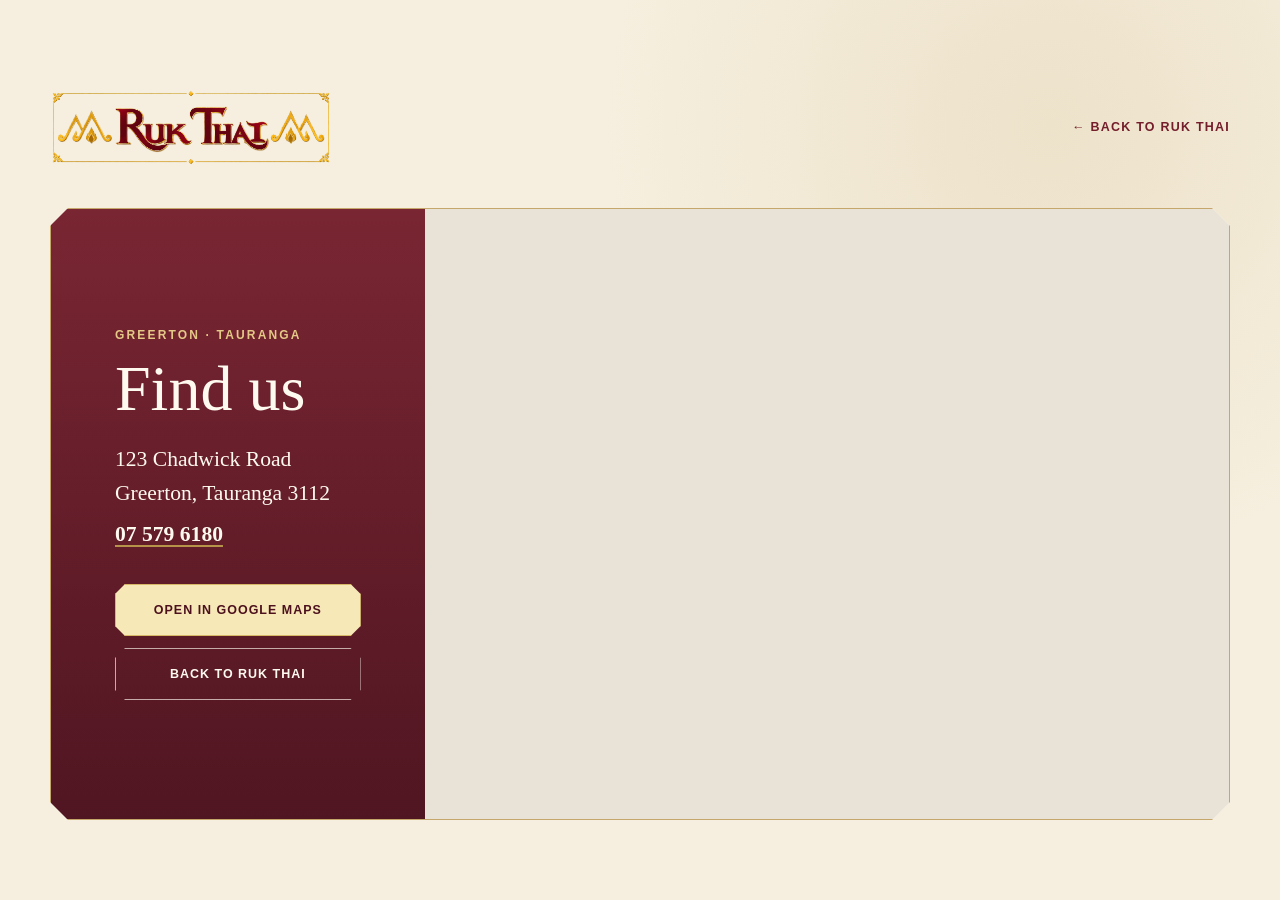
==== commit 34029e4f: "Replace placeholder directions page with branded embedded map" ====
--- a/directions.html
+++ b/directions.html
@@ -1,26 +1,223 @@
 <!doctype html>
 <html lang="en-NZ">
 <head>
-<meta charset="utf-8"><meta name="viewport" content="width=device-width,initial-scale=1">
-<title>Ruk Thai | Thai Restaurant Greerton, Tauranga</title>
-<meta name="description" content="Ruk Thai in Greerton, Tauranga. View the menu, call to order, see opening hours, and get directions to 123 Chadwick Road.">
+<meta charset="utf-8">
+<meta name="viewport" content="width=device-width,initial-scale=1,viewport-fit=cover">
+<title>Directions to Ruk Thai | Greerton, Tauranga</title>
+<meta name="description" content="Find Ruk Thai at 123 Chadwick Road, Greerton, Tauranga.">
 <meta name="theme-color" content="#741d2b">
-<meta property="og:title" content="Ruk Thai | Greerton, Tauranga"><meta property="og:description" content="Thai favourites, made to order in Greerton."><meta property="og:type" content="restaurant"><meta property="og:image" content="02_Ruk_Thai_Storefront_Illustration.png">
-<link rel="stylesheet" href="styles.css">
+<style>
+:root {
+  --burgundy: #741d2b;
+  --burgundy-dark: #4c111d;
+  --gold: #b7934a;
+  --cream: #f6efdf;
+  --ink: #371a1f;
+}
+* { box-sizing: border-box; }
+html, body { margin: 0; min-height: 100%; }
+body {
+  min-height: 100dvh;
+  color: var(--ink);
+  background:
+    radial-gradient(circle at 82% 14%, rgba(183,147,74,.14), transparent 28rem),
+    var(--cream);
+  font-family: Georgia, "Times New Roman", serif;
+}
+.directions-page {
+  width: min(1180px, calc(100% - 32px));
+  min-height: 100dvh;
+  margin: 0 auto;
+  padding: clamp(20px, 4vw, 52px) 0;
+  display: grid;
+  align-content: center;
+  gap: clamp(18px, 3vw, 32px);
+}
+.topbar {
+  display: flex;
+  align-items: center;
+  justify-content: space-between;
+  gap: 20px;
+}
+.logo {
+  display: block;
+  width: clamp(175px, 22vw, 285px);
+}
+.logo img {
+  display: block;
+  width: 100%;
+  height: auto;
+}
+.back {
+  color: var(--burgundy);
+  font: 700 .78rem/1.1 Arial, sans-serif;
+  letter-spacing: .1em;
+  text-decoration: none;
+  text-transform: uppercase;
+}
+.back:hover, .back:focus-visible { text-decoration: underline; }
+.map-card {
+  overflow: hidden;
+  display: grid;
+  grid-template-columns: minmax(270px, .72fr) minmax(420px, 1.55fr);
+  min-height: min(650px, 68dvh);
+  border: 1px solid rgba(183,147,74,.8);
+  background: #fffaf0;
+  box-shadow: 0 18px 55px rgba(76,17,29,.18);
+  clip-path: polygon(18px 0, calc(100% - 18px) 0, 100% 18px, 100% calc(100% - 18px), calc(100% - 18px) 100%, 18px 100%, 0 calc(100% - 18px), 0 18px);
+}
+.details {
+  position: relative;
+  z-index: 1;
+  padding: clamp(30px, 5vw, 64px);
+  display: flex;
+  flex-direction: column;
+  justify-content: center;
+  color: #fffaf0;
+  background:
+    linear-gradient(rgba(116,29,43,.96), rgba(76,17,29,.98)),
+    repeating-linear-gradient(45deg, transparent 0 8px, rgba(255,255,255,.025) 8px 9px);
+}
+.eyebrow {
+  margin: 0 0 16px;
+  color: #e4c986;
+  font: 700 .75rem/1.2 Arial, sans-serif;
+  letter-spacing: .18em;
+  text-transform: uppercase;
+}
+h1 {
+  margin: 0;
+  font-size: clamp(2.25rem, 5vw, 4.6rem);
+  font-weight: 400;
+  line-height: .95;
+}
+address {
+  margin: 24px 0 0;
+  font-style: normal;
+  font-size: clamp(1.05rem, 1.7vw, 1.35rem);
+  line-height: 1.55;
+}
+.phone {
+  display: inline-block;
+  margin-top: 8px;
+  color: #fffaf0;
+  font-weight: 700;
+  text-decoration-color: var(--gold);
+  text-underline-offset: 4px;
+}
+.actions {
+  margin-top: 32px;
+  display: grid;
+  gap: 12px;
+}
+.button {
+  min-height: 52px;
+  padding: 14px 18px;
+  display: grid;
+  place-items: center;
+  border: 1px solid #d7b866;
+  color: var(--burgundy-dark);
+  background: #f7e8b8;
+  box-shadow: 0 6px 0 rgba(42,7,13,.35);
+  font: 800 .78rem/1 Arial, sans-serif;
+  letter-spacing: .08em;
+  text-align: center;
+  text-decoration: none;
+  text-transform: uppercase;
+  clip-path: polygon(10px 0, calc(100% - 10px) 0, 100% 10px, 100% calc(100% - 10px), calc(100% - 10px) 100%, 10px 100%, 0 calc(100% - 10px), 0 10px);
+}
+.button.secondary {
+  border-color: rgba(255,250,240,.65);
+  color: #fffaf0;
+  background: transparent;
+  box-shadow: none;
+}
+.button:hover, .button:focus-visible { filter: brightness(1.06); transform: translateY(-1px); }
+.map {
+  min-height: 420px;
+  background: #e8e2d7;
+}
+.map iframe {
+  display: block;
+  width: 100%;
+  height: 100%;
+  min-height: 420px;
+  border: 0;
+}
+.map-note {
+  margin: 0;
+  padding: 10px 18px;
+  color: #6b5054;
+  background: #fffaf0;
+  font: .76rem/1.4 Arial, sans-serif;
+  text-align: center;
+}
+@media (max-width: 760px) {
+  .directions-page {
+    width: min(100% - 20px, 560px);
+    padding: 16px 0 20px;
+    align-content: start;
+  }
+  .topbar { padding: 0 4px; }
+  .logo { width: 170px; }
+  .map-card {
+    min-height: 0;
+    grid-template-columns: 1fr;
+  }
+  .details { padding: 28px 24px 30px; }
+  h1 { font-size: clamp(2.4rem, 13vw, 3.5rem); }
+  address { margin-top: 18px; }
+  .actions { margin-top: 24px; }
+  .map { min-height: 43dvh; }
+  .map iframe { min-height: 43dvh; }
+}
+@media (max-height: 500px) and (orientation: landscape) {
+  .directions-page { width: min(1100px, calc(100% - 24px)); padding: 12px 0; gap: 10px; }
+  .logo { width: 145px; }
+  .map-card { min-height: 360px; grid-template-columns: .8fr 1.5fr; }
+  .details { padding: 22px 28px; }
+  h1 { font-size: 2.6rem; }
+  address { margin-top: 12px; font-size: 1rem; line-height: 1.35; }
+  .actions { margin-top: 16px; grid-template-columns: 1fr 1fr; }
+  .button { min-height: 44px; padding: 10px 12px; }
+  .map, .map iframe { min-height: 360px; }
+}
+</style>
 </head>
 <body>
-<a class="skip-link" href="#main">Skip to content</a>
-<header class="site-header" id="top"><a class="brand" href="#top" aria-label="Ruk Thai home"><img src="01_Ruk_Thai_Logo_Banner.png" alt="Ruk Thai"></a><nav class="desktop-nav" aria-label="Primary"><a href="#menu">Menu</a><a href="#visit">Visit</a><a href="https://www.facebook.com/taurangarukthai/" target="_blank" rel="noopener">Facebook</a></nav><a class="btn btn-primary header-call" href="tel:+6475796180">Call to Order</a></header>
-<main id="main">
-<section class="hero"><div class="hero-copy"><p class="eyebrow">Greerton · Tauranga</p><h1>Thai food in Greerton, Tauranga</h1><p class="hero-lead">Thai favourites, made to order in Greerton.</p><div class="hero-actions"><a class="btn btn-primary" href="tel:+6475796180">Call to Order</a><a class="btn btn-outline" href="#menu">View Menu</a><a class="text-link" href="https://www.google.com/maps/search/?api=1&query=123+Chadwick+Road+Greerton+Tauranga+3112" target="_blank" rel="noopener">Directions →</a></div></div><figure class="hero-art"><img src="03_Food_Prawn_Stir_Fry.png" alt="Illustrated Ruk Thai dish with prawns and vegetables"></figure></section>
-<section class="intro-strip"><div><span>Tuesday–Sunday</span><strong>11:00am–2:00pm · 4:00pm–9:00pm</strong></div><div><span>Monday</span><strong>Closed</strong></div><div><span>Order by phone</span><strong><a href="tel:+6475796180">07 579 6180</a></strong></div></section>
-<section class="editorial-food" aria-label="Ruk Thai food illustrations"><figure class="food-large"><img src="05_Food_Mixed_Stir_Fry.png" alt="Illustrated stir-fried dish with vegetables"></figure><div class="food-copy"><p class="eyebrow">Made to order</p><h2>Familiar Thai favourites. Plenty to choose from.</h2><p>Explore curries, stir-fries, noodles, rice dishes, salads, soups, vegetarian choices and lunch specials from the full Ruk Thai menu.</p><a class="text-link" href="#menu">See the full menu →</a></div><figure class="food-small"><img src="06_Food_Crispy_Appetiser.png" alt="Illustrated crispy appetiser with dipping sauce"></figure></section>
-<section class="lunch" id="lunch-special"><div class="lunch-copy"><p class="eyebrow">Lunch special</p><h2>$17.00 Lunch Special</h2><p class="lunch-time">Available from 11am – 2pm</p><p>Choose from twelve lunch options, including curry, noodles, fried rice and satay.</p><a class="btn btn-primary" href="tel:+6475796180">Call to Order</a></div><ol class="lunch-list"><li><strong>1. Green Curry on Rice or Noodles</strong><span>Chicken, pork or Beef</span></li><li><strong>2. Red Curry on Rice or Noodles</strong><span>Chicken, pork or Beef</span></li><li><strong>3. Pad Thai</strong><span>Chicken, pork or beef</span></li><li><strong>4. Fried Rice</strong><span>Chicken, pork or Beef</span></li><li><strong>5. Chicken Satay + Rice + Veg</strong></li><li><strong>6. Noodle Soup (Pho)</strong><span>Chicken, Pork or Beef</span></li><li><strong>7. Laksa</strong><span>Chicken, Pork or Beef</span></li><li><strong>8. Spicy Noodles</strong><span>Chicken, Pork or Beef</span></li><li><strong>9. Mie Goreng</strong><span>Chicken, Pork or Beef</span></li><li><strong>10. Nasi Goreng</strong><span>Chicken, Pork or Beef</span></li><li><strong>11. Guay Tiew Kua</strong><span>Chicken, Pork or Beef</span></li><li><strong>12. Pad See Eiw</strong><span>Chicken, Pork or Beef</span></li></ol></section>
-<section class="menu-wrap" id="menu"><div class="menu-heading"><p class="eyebrow">Ruk Thai</p><h2>Full Menu</h2><p>Prices and descriptions below are presented directly from the current supplied menu.</p></div><nav class="menu-nav" aria-label="Menu categories"><a href="#appetizers">Appetizers</a><a href="#soups">Soups</a><a href="#curry">Curry</a><a href="#main-course">Main Course</a><a href="#salads">Salads</a><a href="#deep-fried-meals">Deep Fried Meals</a><a href="#noodles">Noodles</a><a href="#rice-dishes">Rice Dishes</a><a href="#vegetarian">Vegetarian</a><a href="#lunch-special">Lunch Special</a></nav><section class="menu-section" id="appetizers"><div class="section-kicker">Ruk Thai menu</div><h2>Appetizers</h2><div class="menu-grid"><article class="menu-item"><div class="menu-item-head"><h3>1. Chicken Satay</h3><span class="price">$12.00</span></div><p>Grilled marinated chicken on skewers served with satay sauce</p></article><article class="menu-item"><div class="menu-item-head"><h3>2. Spring Rolls</h3></div><p>A. Spring Rolls (Vegetarian) $11.00</p><p>B. Prawn Rolls $12.00</p></article><article class="menu-item"><div class="menu-item-head"><h3>3. Curry Puffs (Vegetarian)</h3><span class="price">$11.00</span></div><p>Potato, kumara and sweet corn and pumpkin wrapped in puff pastry served with sweet chilli sauce</p></article><article class="menu-item"><div class="menu-item-head"><h3>4. Thai Fishcakes</h3><span class="price">$11.00</span></div><p>Fishcakes with curry paste and herbs served with sweet chilli sauce</p></article><article class="menu-item"><div class="menu-item-head"><h3>5. Wonton</h3><span class="price">$11.00</span></div><p>Crispy wonton with marinated pork mince served with sweet chilli sauce</p></article><article class="menu-item"><div class="menu-item-head"><h3>6. Prawn Dumplings</h3><span class="price">$11.00</span></div><p>Crispy Deep Fried Prawn Dumplings served with sweet chilli sauce</p></article><article class="menu-item"><div class="menu-item-head"><h3>7. Moo Tod</h3><span class="price">$12.00</span></div><p>Deep fried marinated pork belly served with sweet chilli sauce</p></article><article class="menu-item"><div class="menu-item-head"><h3>8. Mixed Entree</h3><span class="price">$13.00</span></div><p>One piece of each Appetizers 2A, 2B, 3, 4, 5, 6</p></article></div></section><section class="menu-section" id="soups"><div class="section-kicker">Ruk Thai menu</div><h2>Soups</h2><div class="menu-grid"><article class="menu-item"><div class="menu-item-head"><h3>9. Tom Yum Goong</h3><span class="price">(S) $13.00 · (L) $25.50</span></div><p>Prawns and Mushrooms in hot and sour soup</p></article><article class="menu-item"><div class="menu-item-head"><h3>10. Tom Yum Gai</h3><span class="price">(S) $12.00 · (L) $22.00</span></div><p>Chicken and Mushrooms in hot and sour soup</p></article><article class="menu-item"><div class="menu-item-head"><h3>11. Tom Kha Goong</h3><span class="price">(S) $13.00 · (L) $25.50</span></div><p>Prawns and Mushrooms in coconut milk soup</p></article><article class="menu-item"><div class="menu-item-head"><h3>12. Tom Kha Gai</h3><span class="price">(S) $12.00 · (L) $22.00</span></div><p>Chicken and Mushrooms in coconut milk soup</p></article></div></section><section class="menu-section" id="curry"><div class="section-kicker">Ruk Thai menu</div><h2>Curry</h2><div class="menu-grid"><article class="menu-item"><div class="menu-item-head"><h3>13. Green Curry</h3></div><p>Green curry paste cooked in coconut milk and vegetables with your choice of :</p><p>Chicken, Pork or Beef $22.00</p><p>Prawns or Fish $25.50</p><p>Scallops or Mixed Seafood $27.00</p></article><article class="menu-item"><div class="menu-item-head"><h3>14. Red Curry</h3></div><p>Red curry paste cooked in coconut milk and vegetables with your choice of :</p><p>Chicken, Pork or Beef $22.00</p><p>Duck or Lamb $25.50</p><p>Prawns or Fish $25.50</p><p>Scallops or Mixed Seafood $27.00</p></article><article class="menu-item"><div class="menu-item-head"><h3>15. Panang Curry</h3></div><p>Panang curry paste cooked in coconut milk, vegetables and crushed peanuts with your choice of :</p><p>Chicken, Pork or Beef $22.00</p><p>Lamb $25.50</p><p>Prawns or Fish $25.50</p><p>Scallops or Mixed Seafood $27.00</p></article><article class="menu-item"><div class="menu-item-head"><h3>16. Massaman Curry</h3></div><p>Massaman Curry paste cooked in coconut milk, peanut, onion, potato and tamarind sauce with your choice of :</p><p>Chicken, Pork or Beef $22.00</p><p>Lamb $25.50</p><p>Prawns $25.50</p></article><article class="menu-item"><div class="menu-item-head"><h3>17. Yellow Curry</h3></div><p>Yellow Curry paste cooked in coconut milk, peanut, onion and potato with your choice of :</p><p>Chicken, Pork or Beef $22.00</p><p>Lamb $25.50</p><p>Prawns $25.50</p></article><article class="menu-item"><div class="menu-item-head"><h3>18. Choo Chee</h3></div><p>Red Curry cooked in coconut milk, kaffir lime leaves and vegetables with your choice of :</p><p>Fish or Prawns $25.50</p><p>Scallops or Mixed Seafood $27.00</p></article></div></section><section class="menu-section" id="main-course"><div class="section-kicker">Ruk Thai menu</div><h2>Main Course</h2><div class="menu-grid"><article class="menu-item"><div class="menu-item-head"><h3>19. Pad Prik Pow</h3></div><p>Stir fried mild chilli paste and vegetables with your choice of :</p><p>Chicken, Pork or Beef $22.50</p><p>Prawns, Fish, or Pork Belly $25.50</p><p>Scallops or Mixed Seafood $27.00</p></article><article class="menu-item"><div class="menu-item-head"><h3>20. Pad Ginger</h3></div><p>Stir fried ginger, garlic and vegetables with your choice of :</p><p>Chicken, Pork or beef $22.50</p><p>Prawns or Fish $25.50</p><p>Duck, Lamb, or Pork Belly $25.50</p></article><article class="menu-item"><div class="menu-item-head"><h3>21. Pad Garlic and Pepper</h3></div><p>Stir fried garlic, pepper and vegetables with your choice of :</p><p>Chicken, Pork or beef $22.50</p><p>Lamb or Pork Belly $25.50</p><p>Prawns or Fish $25.50</p><p>Scallops $27.00</p></article><article class="menu-item"><div class="menu-item-head"><h3>22. Pad Oyster Sauce</h3></div><p>Stir fried vegetables and oyster sauce with your choice of :</p><p>Chicken, Pork or Beef $22.50</p></article><article class="menu-item"><div class="menu-item-head"><h3>23. Pad Cashew Nuts</h3></div><p>Stir fried cashew nuts and vegetables with your choice of:</p><p>Chicken, Pork or Beef $23.50</p><p>Prawns or Fish $25.50</p><p>Duck or Pork Belly $25.50</p><p>Scallops or Mixed Seafood $27.00</p></article><article class="menu-item"><div class="menu-item-head"><h3>24. Sweet and Sour</h3></div><p>Stir fried sweet and sour sauce and vegetables with your choice of :</p><p>Chicken or Pork $22.50</p><p>Prawns, Fish, or Pork Belly $25.50</p></article><article class="menu-item"><div class="menu-item-head"><h3>25. Pad Basil</h3></div><p>Stir fried chilli, basil and vegetables with your choice of :</p><p>Chicken, Pork or Beef $22.50</p><p>Prawns or Fish $25.50</p><p>Duck, Lamb, or Pork Belly $25.50</p><p>Scallops or Mixed Seafood $27.00</p></article><article class="menu-item"><div class="menu-item-head"><h3>26. Pad Peanut Sauce</h3></div><p>Stir fried peanut sauce and vegetables with your choice of :</p><p>Chicken, Pork or beef $22.50</p></article><article class="menu-item"><div class="menu-item-head"><h3>27. Pad Prik Gang</h3></div><p>Stir fried curry paste, vegetables and coconut milk with your choice of:</p><p>Chicken, Pork or Beef $22.50</p><p>Prawns or Fish $25.50</p><p>Duck, Lamb, or Pork Belly $25.50</p><p>Scallops or Mixed Seafood $27.00</p></article><article class="menu-item"><div class="menu-item-head"><h3>28. Duck Honey Sauce</h3><span class="price">$25.50</span></div><p>Roasted Duck on steam vegetables topped with honey sweet chilli sauce</p></article><article class="menu-item"><div class="menu-item-head"><h3>29. Fish with Thai Chilli Sauce</h3><span class="price">$25.50</span></div><p>Fish fillet on steam vegetables topped with Thai style chilli sauce</p></article><article class="menu-item"><div class="menu-item-head"><h3>30. Pad Sarm Rod (Tri Flavoured)</h3></div><p>Stir fried Tri flavoured (Spicy-Sweet & Sour sauce) and vegetables with your choice of :</p><p>Chicken, Pork or Beef $22.50</p><p>Prawns or Fish $25.50</p><p>Scallops or Mixed Seafood $27.00</p></article><article class="menu-item"><div class="menu-item-head"><h3>31. Pad Pong Garee Talay</h3><span class="price">$27.00</span></div><p>Stir fried mixed seafood, egg, curry powder and vegetables</p></article><article class="menu-item"><div class="menu-item-head"><h3>32. Hor Mok Talay</h3><span class="price">$27.00</span></div><p>Mixed Seafood cooked in curry paste and coconut milk with herbs and egg</p></article></div></section><section class="menu-section" id="salads"><div class="section-kicker">Ruk Thai menu</div><h2>Salads</h2><div class="menu-grid"><article class="menu-item"><div class="menu-item-head"><h3>33. Larb</h3><span class="price">$25.50</span></div><p>Minced Meat Salad with herbs, lemon juice and chilli with your choice of: Chicken, Pork or Beef</p></article><article class="menu-item"><div class="menu-item-head"><h3>34. Nam Tok</h3><span class="price">$25.50</span></div><p>Sliced (Pork or Beef) with herbs, red onion, lemon juice and chilli</p></article><article class="menu-item"><div class="menu-item-head"><h3>35. Yum Nua (Thai Beef Salad)</h3><span class="price">$25.50</span></div><p>Sliced Beef with Thai style chilli sauce, onion, tomato and herbs</p></article><article class="menu-item"><div class="menu-item-head"><h3>36. Yum Talay (Seafood Salad)</h3><span class="price">$27.00</span></div><p>Mixed Seafood with Thai style chilli sauce, onion, tomato and herbs</p></article></div></section><section class="menu-section" id="deep-fried-meals"><div class="section-kicker">Ruk Thai menu</div><h2>Deep Fried Meals</h2><div class="menu-grid"><article class="menu-item"><div class="menu-item-head"><h3>37. Pork Ribs Garlic & Pepper sauce</h3><span class="price">$25.50</span></div><p>Deep Fried Pork Spare Ribs with Garlic & Papper sauce</p></article><article class="menu-item"><div class="menu-item-head"><h3>38. Pork Ribs Honey sauce</h3><span class="price">$25.50</span></div><p>Deep Fried Pork Spare Ribs with Honey sauce</p></article><article class="menu-item"><div class="menu-item-head"><h3>39. Pork Ribs Sarm Rod (Tri flavoured sauce)</h3><span class="price">$25.50</span></div><p>Deep Fried Pork Spare Ribs with Tri flavoured sauce</p></article><article class="menu-item"><div class="menu-item-head"><h3>40. Fried Chicken Garlic & Pepper sauce</h3><span class="price">$24.00</span></div><p>Deep Fried Chicken topped with Garlic & Papper sauce</p></article><article class="menu-item"><div class="menu-item-head"><h3>41. Fried Chicken Honey sauce</h3><span class="price">$24.00</span></div><p>Deep Fried Chicken topped with Honey sauce</p></article><article class="menu-item"><div class="menu-item-head"><h3>42. Fried Chicken Sarm Rod (Tri flavoured sauce)</h3><span class="price">$24.00</span></div><p>Deep Fried Chicken topped with Tri flavoured sauce</p></article><article class="menu-item"><div class="menu-item-head"><h3>Roti</h3><span class="price">$4.00</span></div></article><article class="menu-item"><div class="menu-item-head"><h3>Extra Rice</h3><span class="price">$4.00</span></div></article></div><div class="menu-note"><p>All Curries, Main Courses, Salads and Deep fried Meals come with a side of Jasmine Rice (exclude Noodles and Rice dishes).</p><p>Please make us aware of any food allergies when ordering.</p></div></section><section class="menu-section" id="noodles"><div class="section-kicker">Ruk Thai menu</div><h2>Noodles</h2><div class="menu-grid"><article class="menu-item"><div class="menu-item-head"><h3>43. Pad See Eiw</h3></div><p>Stir fried thick rice-noodles, egg and vegetables with your choice of :</p><p>Chicken, Pork or Beef $20.00</p><p>Prawns $22.00</p></article><article class="menu-item"><div class="menu-item-head"><h3>44. Pad Thai</h3></div><p>Stir fried rice-noodles, egg, crushed peanuts, bean sprouts and spring onion with your choice of :</p><p>Chicken, Pork or Beef $20.00</p><p>Prawns $22.00</p></article><article class="menu-item"><div class="menu-item-head"><h3>45. Spicy Noodles</h3></div><p>Stir fried rice-noodles, egg, and vegetables with your choice of :</p><p>Chicken, Pork or Beef $20.00</p><p>Prawns $22.00</p></article><article class="menu-item"><div class="menu-item-head"><h3>46. Guay Tiew Kua</h3></div><p>Stir fried thick rice-noodles, egg, bean sprouts and spring onion with your choice of :</p><p>Chicken, Pork or Beef $20.00</p><p>Prawns $22.00</p></article><article class="menu-item"><div class="menu-item-head"><h3>47. Mi Goreng</h3></div><p>Stir fried wheat-noodles, egg, vegetables and curry paste with your choice of :</p><p>Chicken, Pork or Beef $20.00</p><p>Prawns $22.00</p></article><article class="menu-item"><div class="menu-item-head"><h3>48. Noodle Soup (Pho)</h3></div><p>Rice-noodles and bean sprouts in broth with your choice of :</p><p>Chicken, Pork or Beef $20.50</p><p>Prawns $22.00</p></article><article class="menu-item"><div class="menu-item-head"><h3>49. Laksa</h3></div><p>Wheat-noodles and bean sprouts in laksa curry soup with your choice of :</p><p>Chicken, Pork or Beef $20.50</p><p>Prawns $22.00</p></article><article class="menu-item"><div class="menu-item-head"><h3>50. Lard Na</h3></div><p>Thick rice-noodles top with vegetables and thai gravy with your choice of :</p><p>Chicken, Pork or beef $22.00</p><p>Prawns $25.50</p><p>Mixed Seafood $27.00</p></article></div></section><section class="menu-section" id="rice-dishes"><div class="section-kicker">Ruk Thai menu</div><h2>Rice Dishes</h2><div class="menu-grid"><article class="menu-item"><div class="menu-item-head"><h3>51. Fried Rice</h3></div><p>Fried rice with egg, spring onion and mixed vegetables with your choice of :</p><p>Chicken, Pork or beef $19.00</p><p>Prawns $21.50</p></article><article class="menu-item"><div class="menu-item-head"><h3>52. Spicy Fried Rice</h3></div><p>Fried rice with egg, chilli, spring onion and mixed vegetables with your choice of :</p><p>Chicken, Pork or beef $19.00</p><p>Prawns $21.50</p></article><article class="menu-item"><div class="menu-item-head"><h3>53. Nasi Goreng</h3></div><p>Fried rice with egg, curry paste, spring onion and mix vegetables with your choice of :</p><p>Chicken, Pork or beef $19.00</p><p>Prawns $21.50</p></article><article class="menu-item"><div class="menu-item-head"><h3>54. Tom Yum Fried Rice</h3></div><p>Chicken, Pork or Beef $20.00</p><p>Prawns $21.50</p></article><article class="menu-item"><div class="menu-item-head"><h3>55. BBQ Duck on Rice</h3><span class="price">$24.50</span></div></article><article class="menu-item"><div class="menu-item-head"><h3>56. Deep Fried Pork Belly on Rice</h3><span class="price">$22.50</span></div></article><article class="menu-item"><div class="menu-item-head"><h3>57. Chicken Satay on Rice</h3><span class="price">$20.50</span></div></article></div></section><section class="menu-section" id="vegetarian"><div class="section-kicker">Ruk Thai menu</div><h2>Vegetarian</h2><div class="menu-grid"><article class="menu-item"><div class="menu-item-head"><h3>58. Tofu Cashew Nuts</h3><span class="price">$21.50</span></div><p>Stir fried tofu with vegetables and cashew nuts</p></article><article class="menu-item"><div class="menu-item-head"><h3>59. Tofu Peanut Sauce</h3><span class="price">$21.50</span></div><p>Vegetables and tofu stir fried in peanut satay sauce</p></article><article class="menu-item"><div class="menu-item-head"><h3>60. Green Curry Tofu</h3><span class="price">$21.50</span></div><p>Tofu and vegetables cooked in green curry paste and coconut milk</p></article><article class="menu-item"><div class="menu-item-head"><h3>61. Pineapple Fried Rice</h3><span class="price">$19.00</span></div><p>Fried rice with egg, pineapple, mix vegetables, curry powder and cashew nuts</p></article><article class="menu-item"><div class="menu-item-head"><h3>62. Vegetarian Pad Thai</h3><span class="price">$20.00</span></div><p>Stir fried rice-noodles with egg, tofu, crushed peanuts, bean sprouts and spring onion</p></article><article class="menu-item"><div class="menu-item-head"><h3>63. Sweet and Sour Tofu</h3><span class="price">$21.50</span></div><p>Stir fried vegetables and tofu in sweet and sour sauce</p></article><article class="menu-item"><div class="menu-item-head"><h3>64. Stir fried Vegetables</h3><span class="price">$20.50</span></div><p>Pick a flavour</p><p>• garlic & peppers</p><p>• garlic& ginger</p><p>• cashew nuts</p><p>• chilli basil</p><p>• peanut sauce</p></article></div><div class="menu-note"><p>Please let us know if you are unable to eat fish sauce.</p><p>Please specify if you would like your meal made Vegan.</p></div></section></section>
-<section class="food-break"><figure><img src="04_Food_Dark_Glazed_Dish.png" alt="Illustrated glazed Ruk Thai dish"></figure><div><p class="eyebrow">Ready to order?</p><h2>07 579 6180</h2><p>Call Ruk Thai directly to place your order.</p><a class="btn btn-primary" href="tel:+6475796180">Call Ruk Thai</a></div><figure><img src="08_Food_Soup.png" alt="Illustrated Thai soup"></figure></section>
-<section class="visit" id="visit"><div class="visit-copy"><p class="eyebrow">Visit Ruk Thai</p><h2>123 Chadwick Road<br>Greerton, Tauranga 3112</h2><dl><div><dt>Monday</dt><dd>Closed</dd></div><div><dt>Tuesday–Sunday</dt><dd>11:00am–2:00pm<br>4:00pm–9:00pm</dd></div><div><dt>Phone</dt><dd><a href="tel:+6475796180">07 579 6180</a></dd></div></dl><div class="visit-actions"><a class="btn btn-primary" href="https://www.google.com/maps/search/?api=1&query=123+Chadwick+Road+Greerton+Tauranga+3112" target="_blank" rel="noopener">Directions</a><a class="text-link" href="https://www.facebook.com/taurangarukthai/" target="_blank" rel="noopener">Facebook →</a></div></div><figure class="storefront"><img src="02_Ruk_Thai_Storefront_Illustration.png" alt="Illustrated storefront of Ruk Thai restaurant in Greerton"></figure></section>
+<main class="directions-page">
+  <header class="topbar">
+    <a class="logo" href="index.html" aria-label="Ruk Thai home">
+      <img src="assets/brand/ruk-thai-logo-banner.png" alt="Ruk Thai">
+    </a>
+    <a class="back" href="index.html">← Back to Ruk Thai</a>
+  </header>
+
+  <section class="map-card" aria-labelledby="directions-title">
+    <div class="details">
+      <p class="eyebrow">Greerton · Tauranga</p>
+      <h1 id="directions-title">Find us</h1>
+      <address>
+        123 Chadwick Road<br>
+        Greerton, Tauranga 3112<br>
+        <a class="phone" href="tel:+6475796180">07 579 6180</a>
+      </address>
+      <div class="actions">
+        <a class="button" href="https://www.google.com/maps/dir/?api=1&amp;destination=123+Chadwick+Road+Greerton+Tauranga+3112" target="_blank" rel="noopener">Open in Google Maps</a>
+        <a class="button secondary" href="index.html">Back to Ruk Thai</a>
+      </div>
+    </div>
+
+    <div class="map">
+      <iframe
+        title="Map showing Ruk Thai at 123 Chadwick Road, Greerton, Tauranga"
+        src="https://www.google.com/maps?q=Ruk+Thai,+123+Chadwick+Road,+Greerton,+Tauranga+3112&amp;output=embed"
+        loading="eager"
+        referrerpolicy="no-referrer-when-downgrade"
+        allowfullscreen>
+      </iframe>
+    </div>
+  </section>
 </main>
-<footer><img src="01_Ruk_Thai_Logo_Banner.png" alt="Ruk Thai"><p>123 Chadwick Road, Greerton, Tauranga 3112</p><p><a href="tel:+6475796180">07 579 6180</a> · <a href="https://www.facebook.com/taurangarukthai/" target="_blank" rel="noopener">Facebook</a></p><a class="back-top" href="#top">Back to top ↑</a></footer>
-<nav class="mobile-bar" aria-label="Quick actions"><a href="tel:+6475796180">Call</a><a href="#menu">Menu</a><a href="https://www.google.com/maps/search/?api=1&query=123+Chadwick+Road+Greerton+Tauranga+3112" target="_blank" rel="noopener">Directions</a></nav>
-<script src="script.js"></script>
-</body></html>+</body>
+</html>
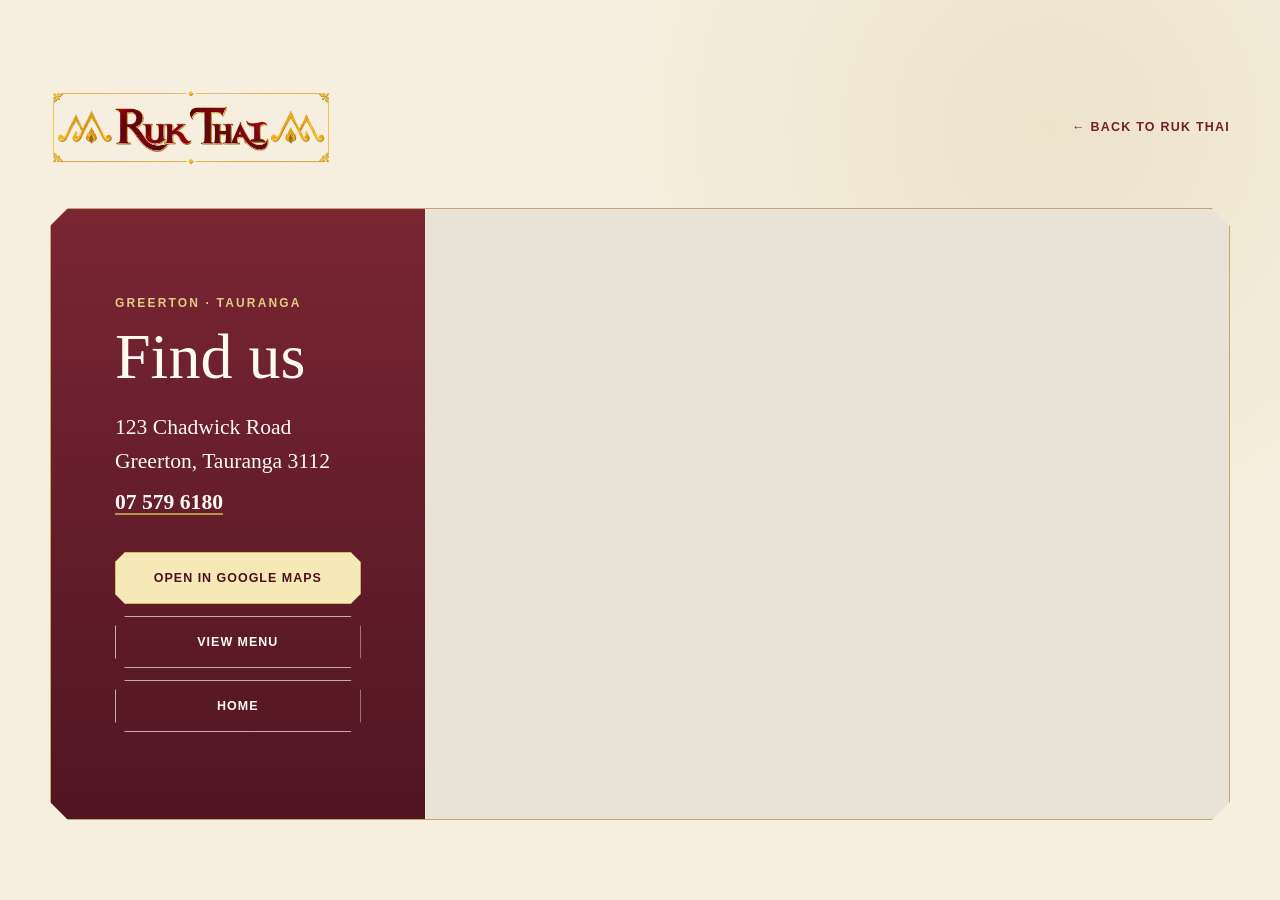
==== commit c1008f3d: "Expand mobile info page for portrait and landscape" ====
--- a/directions.html
+++ b/directions.html
@@ -152,6 +152,7 @@
   font: .76rem/1.4 Arial, sans-serif;
   text-align: center;
 }
+.mobile-extra { display: none; }
 @media (max-width: 760px) {
   .directions-page {
     width: min(100% - 20px, 560px);
@@ -167,7 +168,52 @@
   .details { padding: 28px 24px 30px; }
   h1 { font-size: clamp(2.4rem, 13vw, 3.5rem); }
   address { margin-top: 18px; }
-  .actions { margin-top: 24px; }
+  .mobile-extra {
+    display: grid;
+    gap: 14px;
+    margin-top: 22px;
+    padding-top: 20px;
+    border-top: 1px solid rgba(228,201,134,.42);
+  }
+  .mobile-info-row {
+    display: grid;
+    grid-template-columns: 28px 1fr;
+    gap: 12px;
+    align-items: start;
+  }
+  .mobile-info-icon {
+    color: #e4c986;
+    font: 700 1.2rem/1 Arial, sans-serif;
+    text-align: center;
+  }
+  .mobile-info-row strong,
+  .mobile-info-row span {
+    display: block;
+  }
+  .mobile-info-row strong {
+    color: #f7e8b8;
+    font: 800 .76rem/1.2 Arial, sans-serif;
+    letter-spacing: .08em;
+    text-transform: uppercase;
+  }
+  .mobile-info-row span {
+    margin-top: 4px;
+    color: #fffaf0;
+    font: .97rem/1.45 Georgia, "Times New Roman", serif;
+  }
+  .service-line {
+    margin: 2px 0 0;
+    color: #e4c986;
+    font: 800 .72rem/1.3 Arial, sans-serif;
+    letter-spacing: .1em;
+    text-align: center;
+    text-transform: uppercase;
+  }
+  .actions {
+    margin-top: 24px;
+    grid-template-columns: 1fr 1fr;
+  }
+  .actions .button:first-child { grid-column: 1 / -1; }
   .map { min-height: 43dvh; }
   .map iframe { min-height: 43dvh; }
 }
@@ -177,9 +223,50 @@
   .map-card { min-height: 360px; grid-template-columns: .8fr 1.5fr; }
   .details { padding: 22px 28px; }
   h1 { font-size: 2.6rem; }
-  address { margin-top: 12px; font-size: 1rem; line-height: 1.35; }
-  .actions { margin-top: 16px; grid-template-columns: 1fr 1fr; }
-  .button { min-height: 44px; padding: 10px 12px; }
+  address { margin-top: 10px; font-size: .95rem; line-height: 1.3; }
+  .mobile-extra {
+    display: grid;
+    grid-template-columns: 1fr;
+    gap: 8px;
+    margin-top: 12px;
+    padding-top: 11px;
+    border-top: 1px solid rgba(228,201,134,.42);
+  }
+  .mobile-info-row {
+    display: grid;
+    grid-template-columns: 20px 1fr;
+    gap: 8px;
+    align-items: start;
+  }
+  .mobile-info-icon {
+    color: #e4c986;
+    font: 700 .95rem/1 Arial, sans-serif;
+    text-align: center;
+  }
+  .mobile-info-row strong,
+  .mobile-info-row span { display: block; }
+  .mobile-info-row strong {
+    color: #f7e8b8;
+    font: 800 .62rem/1.15 Arial, sans-serif;
+    letter-spacing: .07em;
+    text-transform: uppercase;
+  }
+  .mobile-info-row span {
+    margin-top: 2px;
+    color: #fffaf0;
+    font: .77rem/1.25 Georgia, "Times New Roman", serif;
+  }
+  .service-line {
+    margin: 0;
+    color: #e4c986;
+    font: 800 .6rem/1.2 Arial, sans-serif;
+    letter-spacing: .08em;
+    text-align: center;
+    text-transform: uppercase;
+  }
+  .actions { margin-top: 10px; grid-template-columns: 1fr 1fr; gap: 8px; }
+  .actions .button:first-child { grid-column: 1 / -1; }
+  .button { min-height: 38px; padding: 8px 10px; font-size: .66rem; }
   .map, .map iframe { min-height: 360px; }
 }
 </style>
@@ -202,9 +289,22 @@
         Greerton, Tauranga 3112<br>
         <a class="phone" href="tel:+6475796180">07 579 6180</a>
       </address>
+
+      <div class="mobile-extra" aria-label="Opening hours and services">
+        <div class="mobile-info-row">
+          <span class="mobile-info-icon" aria-hidden="true">◷</span>
+          <div>
+            <strong>Open 7 days</strong>
+            <span>Lunch 11:00am – 2:30pm<br>Dinner 4:30pm – 9:00pm</span>
+          </div>
+        </div>
+        <p class="service-line">Dine in · Takeaway · Catering</p>
+      </div>
+
       <div class="actions">
         <a class="button" href="https://www.google.com/maps/dir/?api=1&amp;destination=123+Chadwick+Road+Greerton+Tauranga+3112" target="_blank" rel="noopener">Open in Google Maps</a>
-        <a class="button secondary" href="index.html">Back to Ruk Thai</a>
+        <a class="button secondary" href="menu.html">View Menu</a>
+        <a class="button secondary" href="index.html">Home</a>
       </div>
     </div>
 
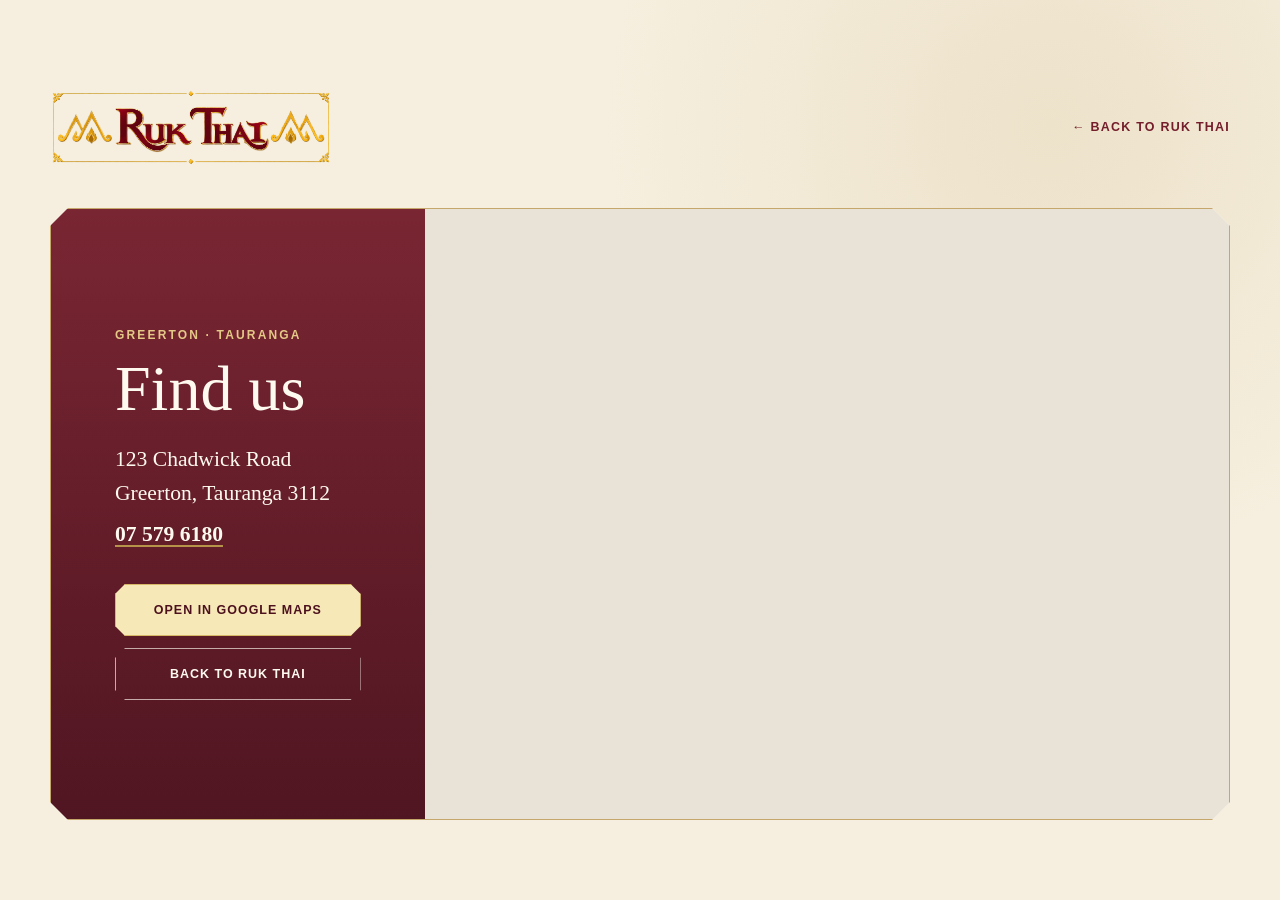
==== commit fc9150ad: "Simplify mobile info navigation" ====
--- a/directions.html
+++ b/directions.html
@@ -152,20 +152,61 @@
   font: .76rem/1.4 Arial, sans-serif;
   text-align: center;
 }
-.mobile-extra { display: none; }
+.mobile-extra,
+.mobile-info-title { display: none; }
 @media (max-width: 760px) {
   .directions-page {
     width: min(100% - 20px, 560px);
     padding: 16px 0 20px;
     align-content: start;
   }
-  .topbar { padding: 0 4px; }
-  .logo { width: 170px; }
+  .topbar {
+    position: relative;
+    padding: 0 4px;
+    justify-content: center;
+  }
+  .logo {
+    width: 170px;
+    margin: 0 auto;
+  }
+  .back {
+    position: absolute;
+    left: 4px;
+    display: grid;
+    place-items: center;
+    width: 44px;
+    height: 44px;
+    font-size: 0;
+    text-decoration: none;
+  }
+  .back-arrow {
+    font: 400 2rem/1 Georgia, "Times New Roman", serif;
+  }
+  .back-label { display: none; }
+  .home-action { display: none; }
   .map-card {
     min-height: 0;
     grid-template-columns: 1fr;
   }
   .details { padding: 28px 24px 30px; }
+  .details .eyebrow { display: none; }
+  .mobile-info-title {
+    display: block;
+    order: 1;
+    margin: 0 0 4px;
+    color: #fffaf0;
+    font-size: clamp(2.65rem, 14vw, 3.7rem);
+  }
+  .mobile-extra { order: 2; }
+  #directions-title {
+    order: 3;
+    margin-top: 22px;
+    padding-top: 20px;
+    border-top: 1px solid rgba(228,201,134,.42);
+    font-size: clamp(2rem, 10vw, 2.8rem);
+  }
+  address { order: 4; }
+  .actions { order: 5; }
   h1 { font-size: clamp(2.4rem, 13vw, 3.5rem); }
   address { margin-top: 18px; }
   .mobile-extra {
@@ -214,14 +255,58 @@
     grid-template-columns: 1fr 1fr;
   }
   .actions .button:first-child { grid-column: 1 / -1; }
-  .map { min-height: 43dvh; }
-  .map iframe { min-height: 43dvh; }
+  .map {
+    min-height: 36dvh;
+    margin: 14px;
+    overflow: hidden;
+    border: 6px solid #fffaf0;
+    outline: 1px solid rgba(183,147,74,.9);
+    box-shadow: 0 10px 28px rgba(76,17,29,.18);
+    background: #fffaf0;
+  }
+  .map iframe { min-height: 36dvh; }
 }
 @media (max-height: 500px) and (orientation: landscape) {
   .directions-page { width: min(1100px, calc(100% - 24px)); padding: 12px 0; gap: 10px; }
-  .logo { width: 145px; }
-  .map-card { min-height: 360px; grid-template-columns: .8fr 1.5fr; }
-  .details { padding: 22px 28px; }
+  .topbar { position: relative; justify-content: center; }
+  .logo { width: 145px; margin: 0 auto; }
+  .back {
+    position: absolute;
+    left: 2px;
+    display: grid;
+    place-items: center;
+    width: 40px;
+    height: 40px;
+    font-size: 0;
+    text-decoration: none;
+  }
+  .back-arrow {
+    font: 400 1.8rem/1 Georgia, "Times New Roman", serif;
+  }
+  .back-label { display: none; }
+  .home-action { display: none; }
+  .map-card { min-height: 360px; grid-template-columns: minmax(0, 1fr) minmax(0, 1fr); }
+  .details { padding: 18px 24px; }
+  .details .eyebrow { display: none; }
+  .mobile-info-title {
+    display: block;
+    order: 1;
+    margin: 0;
+    color: #fffaf0;
+    font-size: 2rem;
+    line-height: .95;
+  }
+  .mobile-extra { order: 2; }
+  #directions-title {
+    order: 3;
+    margin-top: 9px;
+    padding-top: 9px;
+    border-top: 1px solid rgba(228,201,134,.42);
+    font-size: 1.55rem;
+    line-height: 1;
+  }
+  address { order: 4; }
+  .actions { order: 5; }
   h1 { font-size: 2.6rem; }
   address { margin-top: 10px; font-size: .95rem; line-height: 1.3; }
   .mobile-extra {
@@ -267,7 +352,16 @@
   .actions { margin-top: 10px; grid-template-columns: 1fr 1fr; gap: 8px; }
   .actions .button:first-child { grid-column: 1 / -1; }
   .button { min-height: 38px; padding: 8px 10px; font-size: .66rem; }
-  .map, .map iframe { min-height: 360px; }
+  .map {
+    min-height: 328px;
+    margin: 16px;
+    overflow: hidden;
+    border: 6px solid #fffaf0;
+    outline: 1px solid rgba(183,147,74,.9);
+    box-shadow: 0 10px 28px rgba(76,17,29,.18);
+    background: #fffaf0;
+  }
+  .map iframe { min-height: 328px; }
 }
 </style>
 </head>
@@ -277,11 +371,15 @@
     <a class="logo" href="index.html" aria-label="Ruk Thai home">
       <img src="assets/brand/ruk-thai-logo-banner.png" alt="Ruk Thai">
     </a>
-    <a class="back" href="index.html">← Back to Ruk Thai</a>
+    <a class="back" href="index.html" aria-label="Back to Ruk Thai">
+      <span class="back-arrow" aria-hidden="true">←</span>
+      <span class="back-label">Back to Ruk Thai</span>
+    </a>
   </header>
 
   <section class="map-card" aria-labelledby="directions-title">
     <div class="details">
+      <h1 class="mobile-info-title">Info</h1>
       <p class="eyebrow">Greerton · Tauranga</p>
       <h1 id="directions-title">Find us</h1>
       <address>
@@ -303,8 +401,7 @@
 
       <div class="actions">
         <a class="button" href="https://www.google.com/maps/dir/?api=1&amp;destination=123+Chadwick+Road+Greerton+Tauranga+3112" target="_blank" rel="noopener">Open in Google Maps</a>
-        <a class="button secondary" href="menu.html">View Menu</a>
-        <a class="button secondary" href="index.html">Home</a>
+        <a class="button secondary home-action" href="index.html">Back to Ruk Thai</a>
       </div>
     </div>
 
